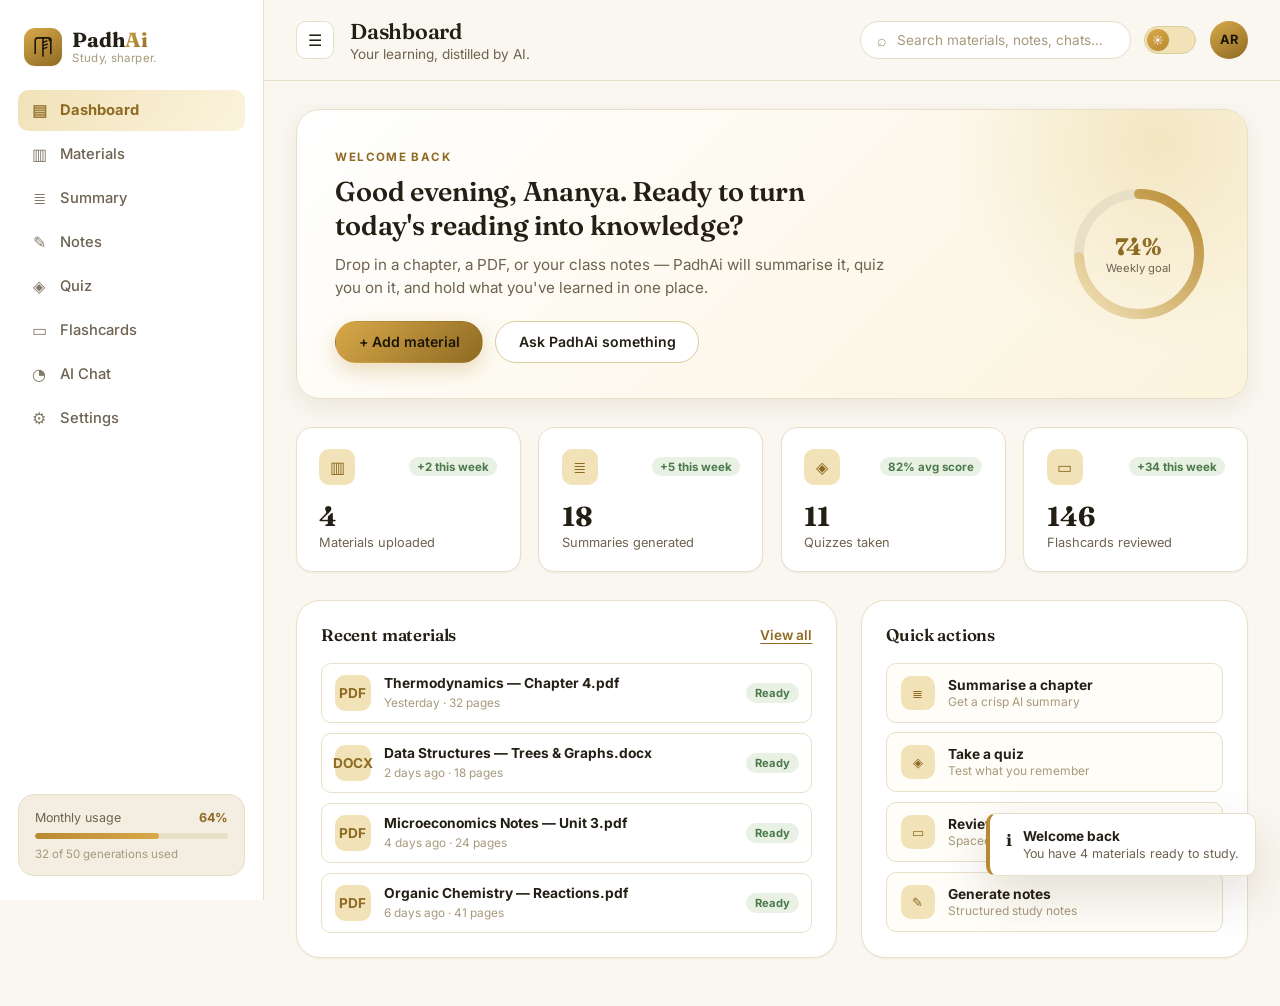
==== frontend/index.html @ 7761cadc "Update frontend" ====
<!DOCTYPE html>
<html lang="en">

<head>
  <meta charset="UTF-8">
  <meta name="viewport" content="width=device-width, initial-scale=1.0">
  <title>PadhAi — Smart Student Educational Content Generator</title>
  <link rel="preconnect" href="https://fonts.googleapis.com">
  <link rel="preconnect" href="https://fonts.gstatic.com" crossorigin>
  <link
    href="https://fonts.googleapis.com/css2?family=Fraunces:opsz,wght@9..144,400;9..144,500;9..144,600;9..144,700&family=Inter:wght@400;500;600;700;800&family=JetBrains+Mono:wght@400;500&display=swap"
    rel="stylesheet">
  <link rel="stylesheet" href="css/style.css">
</head>

<body data-theme="light">

  <!-- ===================== SIDEBAR ===================== -->
  <aside class="sidebar" id="sidebar">
    <div class="brand">
      <span class="brand-mark" aria-hidden="true">
        <svg viewBox="0 0 40 40" width="26" height="26">
          <path d="M8 30 L8 10 Q8 6 12 6 L28 6 Q32 6 32 10 L32 30" fill="none" stroke="currentColor" stroke-width="2.4"
            stroke-linecap="round" stroke-linejoin="round" />
          <path d="M20 6 L20 34" stroke="currentColor" stroke-width="2.4" stroke-linecap="round" />
          <path d="M20 13 L26 10.5 M20 18 L27 15.5 M20 23 L26 20.5" stroke="currentColor" stroke-width="2"
            stroke-linecap="round" />
          <circle cx="31" cy="9" r="2.6" fill="currentColor" />
        </svg>
      </span>
      <div class="brand-text">
        <span class="brand-name">Padh<span class="brand-accent">Ai</span></span>
        <span class="brand-tag">Study, sharper.</span>
      </div>
      <button class="sidebar-close" id="sidebarClose" aria-label="Close menu">✕</button>
    </div>

    <nav class="nav" aria-label="Primary">
      <button class="nav-item is-active" data-view="dashboard">
        <span class="nav-icon">▤</span><span>Dashboard</span>
      </button>
      <button class="nav-item" data-view="materials">
        <span class="nav-icon">▥</span><span>Materials</span>
      </button>
      <button class="nav-item" data-view="summary">
        <span class="nav-icon">≣</span><span>Summary</span>
      </button>
      <button class="nav-item" data-view="notes">
        <span class="nav-icon">✎</span><span>Notes</span>
      </button>
      <button class="nav-item" data-view="quiz">
        <span class="nav-icon">◈</span><span>Quiz</span>
      </button>
      <button class="nav-item" data-view="flashcards">
        <span class="nav-icon">▭</span><span>Flashcards</span>
      </button>
      <button class="nav-item" data-view="chat">
        <span class="nav-icon">◔</span><span>AI Chat</span>
      </button>
      <button class="nav-item" data-view="settings">
        <span class="nav-icon">⚙</span><span>Settings</span>
      </button>
    </nav>

    <div class="sidebar-footer">
      <div class="usage-card">
        <div class="usage-head">
          <span>Monthly usage</span>
          <span class="usage-value">64%</span>
        </div>
        <div class="usage-bar">
          <div class="usage-bar-fill" style="width:64%"></div>
        </div>
        <p class="usage-note">32 of 50 generations used</p>
      </div>
    </div>
  </aside>
  <div class="sidebar-scrim" id="sidebarScrim"></div>

  <!-- ===================== MAIN ===================== -->
  <div class="main">
    <header class="topbar">
      <button class="icon-btn menu-btn" id="menuBtn" aria-label="Open menu">☰</button>
      <div class="topbar-title">
        <h1 id="viewTitle">Dashboard</h1>
        <p id="viewSubtitle">Your learning, distilled by AI.</p>
      </div>
      <div class="topbar-actions">
        <div class="search-box">
          <span class="search-icon">⌕</span>
          <input type="text" placeholder="Search materials, notes, chats…" id="globalSearch">
        </div>
        <button class="theme-toggle" id="themeToggle" aria-label="Toggle dark mode">
          <span class="theme-toggle-track">
            <span class="theme-toggle-thumb">
              <span class="theme-icon sun">☀</span>
              <span class="theme-icon moon">☾</span>
            </span>
          </span>
        </button>
        <div class="avatar" title="Ananya Rao">AR</div>
      </div>
    </header>

    <main class="content" id="content">

      <!-- ---------- DASHBOARD ---------- -->
      <section class="view is-active" id="view-dashboard">
        <div class="hero">
          <div class="hero-glow" aria-hidden="true"></div>
          <div class="hero-body">
            <span class="eyebrow">Welcome back</span>
            <h2>Good evening, Ananya. Ready to turn today's reading into knowledge?</h2>
            <p>Drop in a chapter, a PDF, or your class notes — PadhAi will summarise it, quiz you on it, and hold what
              you've learned in one place.</p>
            <div class="hero-actions">
              <button class="btn btn-primary" data-goto="materials">+ Add material</button>
              <button class="btn btn-ghost" data-goto="chat">Ask PadhAi something</button>
            </div>
          </div>
          <div class="hero-ring" aria-hidden="true">
            <svg viewBox="0 0 140 140" width="140" height="140">
              <circle cx="70" cy="70" r="60" fill="none" stroke="var(--border)" stroke-width="10" />
              <circle cx="70" cy="70" r="60" fill="none" stroke="url(#ringGrad)" stroke-width="10"
                stroke-linecap="round" stroke-dasharray="377" stroke-dashoffset="98" transform="rotate(-90 70 70)" />
              <defs>
                <linearGradient id="ringGrad" x1="0" y1="0" x2="1" y2="1">
                  <stop offset="0" stop-color="var(--gold-light)" />
                  <stop offset="1" stop-color="var(--gold)" />
                </linearGradient>
              </defs>
            </svg>
            <div class="hero-ring-label">
              <strong>74%</strong>
              <span>Weekly goal</span>
            </div>
          </div>
        </div>

        <div class="stats-grid" id="statsGrid"></div>

        <div class="dash-columns">
          <div class="panel">
            <div class="panel-head">
              <h3>Recent materials</h3>
              <button class="link-btn" data-goto="materials">View all</button>
            </div>
            <div class="recent-list" id="recentList"></div>
          </div>

          <div class="panel">
            <div class="panel-head">
              <h3>Quick actions</h3>
            </div>
            <div class="quick-actions">
              <button class="quick-action" data-goto="summary">
                <span class="qa-icon">≣</span>
                <div><strong>Summarise a chapter</strong><small>Get a crisp AI summary</small></div>
              </button>
              <button class="quick-action" data-goto="quiz">
                <span class="qa-icon">◈</span>
                <div><strong>Take a quiz</strong><small>Test what you remember</small></div>
              </button>
              <button class="quick-action" data-goto="flashcards">
                <span class="qa-icon">▭</span>
                <div><strong>Review flashcards</strong><small>Spaced-repetition ready</small></div>
              </button>
              <button class="quick-action" data-goto="notes">
                <span class="qa-icon">✎</span>
                <div><strong>Generate notes</strong><small>Structured study notes</small></div>
              </button>
            </div>
          </div>
        </div>
      </section>

      <!-- ---------- MATERIALS ---------- -->
      <section class="view" id="view-materials">
        <div class="dropzone" id="dropzone">
          <input type="file" id="fileInput" hidden multiple accept=".pdf,.doc,.docx,.txt">
          <div class="dropzone-icon">⇪</div>
          <h3>Drag &amp; drop your PDF or document</h3>
          <p>or <button class="link-btn" id="browseBtn">browse from your device</button> · PDF, DOCX, TXT up to 25MB</p>
          <div class="upload-progress" id="uploadProgress" hidden>
            <div class="upload-progress-bar">
              <div class="upload-progress-fill" id="uploadProgressFill"></div>
            </div>
            <span id="uploadProgressLabel">Uploading chapter-4-thermodynamics.pdf…</span>
          </div>
        </div>

        <div class="panel">
          <div class="panel-head">
            <h3>Your materials</h3>
            <span class="chip" id="materialsCount">0 files</span>
          </div>
          <div class="materials-grid" id="materialsGrid"></div>
          <div class="empty-state" id="materialsEmpty" hidden>
            <div class="empty-icon">▥</div>
            <h4>No materials yet</h4>
            <p>Upload your first PDF or document to let PadhAi start generating summaries, notes and quizzes.</p>
          </div>
        </div>
      </section>

      <!-- ---------- SUMMARY ---------- -->
      <section class="view" id="view-summary">
        <div class="panel generator-panel">
          <div class="panel-head">
            <h3>Summary generator</h3>
          </div>
          <p class="panel-desc">Pick a material and PadhAi will condense it into a clean, readable summary.</p>
          <div class="generator-controls">
            <select id="summaryMaterialSelect" class="select"></select>
            <button class="btn btn-primary" id="summaryGenerateBtn">Generate summary</button>
          </div>
          <div class="generator-output" id="summaryOutput">
            <div class="empty-state">
              <div class="empty-icon">≣</div>
              <h4>Nothing summarised yet</h4>
              <p>Choose a material above and generate your first AI summary.</p>
            </div>
          </div>
        </div>
      </section>

      <!-- ---------- NOTES ---------- -->
      <section class="view" id="view-notes">
        <div class="panel generator-panel">
          <div class="panel-head">
            <h3>Notes generator</h3>
          </div>
          <p class="panel-desc">Turn any material into structured, exam-ready notes with key terms called out.</p>
          <div class="generator-controls">
            <select id="notesMaterialSelect" class="select"></select>
            <button class="btn btn-primary" id="notesGenerateBtn">Generate notes</button>
          </div>
          <div class="generator-output" id="notesOutput">
            <div class="empty-state">
              <div class="empty-icon">✎</div>
              <h4>No notes yet</h4>
              <p>Choose a material above and generate structured study notes.</p>
            </div>
          </div>
        </div>
      </section>

      <!-- ---------- QUIZ ---------- -->
      <section class="view" id="view-quiz">
        <div class="panel generator-panel">
          <div class="panel-head">
            <h3>MCQ quiz</h3>
          </div>
          <p class="panel-desc">Test your understanding with an auto-generated multiple-choice quiz.</p>
          <div class="generator-controls" id="quizSetup">
            <select id="quizMaterialSelect" class="select"></select>
            <button class="btn btn-primary" id="quizGenerateBtn">Start quiz</button>
          </div>

          <div class="quiz-box" id="quizBox" hidden>
            <div class="quiz-progress">
              <span id="quizProgressLabel">Question 1 of 5</span>
              <div class="quiz-progress-bar">
                <div class="quiz-progress-fill" id="quizProgressFill"></div>
              </div>
            </div>
            <h3 class="quiz-question" id="quizQuestion"></h3>
            <div class="quiz-options" id="quizOptions"></div>
            <div class="quiz-nav">
              <button class="btn btn-ghost" id="quizPrevBtn">Back</button>
              <button class="btn btn-primary" id="quizNextBtn">Next question</button>
            </div>
          </div>

          <div class="quiz-result" id="quizResult" hidden>
            <div class="score-ring">
              <svg viewBox="0 0 140 140" width="140" height="140">
                <circle cx="70" cy="70" r="60" fill="none" stroke="var(--border)" stroke-width="10" />
                <circle cx="70" cy="70" r="60" fill="none" stroke="var(--gold)" stroke-width="10" stroke-linecap="round"
                  id="scoreRingCircle" stroke-dasharray="377" stroke-dashoffset="377" transform="rotate(-90 70 70)" />
              </svg>
              <div class="score-ring-label"><strong id="scorePercent">0%</strong><span id="scoreFraction">0 / 5</span>
              </div>
            </div>
            <h3>Nice work, Ananya.</h3>
            <p id="scoreMessage">Here's how you did.</p>
            <button class="btn btn-primary" id="quizRetakeBtn">Retake quiz</button>
          </div>
        </div>
      </section>

      <!-- ---------- FLASHCARDS ---------- -->
      <section class="view" id="view-flashcards">
        <div class="panel generator-panel">
          <div class="panel-head">
            <h3>Flashcards</h3>
          </div>
          <p class="panel-desc">Flip through AI-generated flashcards. Click a card to reveal the answer.</p>
          <div class="generator-controls">
            <select id="flashMaterialSelect" class="select"></select>
            <button class="btn btn-primary" id="flashGenerateBtn">Generate deck</button>
          </div>

          <div class="flash-deck" id="flashDeck" hidden>
            <div class="flash-meta">
              <span id="flashCounter">Card 1 of 8</span>
              <button class="link-btn" id="flashShuffleBtn">Shuffle deck</button>
            </div>
            <div class="flashcard" id="flashcard">
              <div class="flashcard-inner" id="flashcardInner">
                <div class="flashcard-face flashcard-front">
                  <span class="flashcard-tag">Term</span>
                  <p id="flashFrontText"></p>
                  <span class="flashcard-hint">Tap to flip</span>
                </div>
                <div class="flashcard-face flashcard-back">
                  <span class="flashcard-tag">Answer</span>
                  <p id="flashBackText"></p>
                  <span class="flashcard-hint">Tap to flip back</span>
                </div>
              </div>
            </div>
            <div class="flash-controls">
              <button class="btn btn-ghost" id="flashPrevBtn">← Previous</button>
              <button class="btn btn-primary" id="flashNextBtn">Next →</button>
            </div>
          </div>
        </div>
      </section>

      <!-- ---------- AI CHAT ---------- -->
      <section class="view" id="view-chat">
        <div class="panel chat-panel">
          <div class="panel-head">
            <h3>AI Chat</h3>
            <span class="chip chip-live">● Online</span>
          </div>
          <div class="chat-window" id="chatWindow"></div>
          <div class="chat-typing" id="chatTyping" hidden>
            <span></span><span></span><span></span> PadhAi is thinking
          </div>
          <form class="chat-input-row" id="chatForm">
            <input type="text" id="chatInput"
              placeholder="Ask about your materials, request a summary, or quiz yourself…" autocomplete="off">
            <button type="submit" class="btn btn-primary" id="chatSendBtn">Send</button>
          </form>
        </div>
      </section>

      <!-- ---------- SETTINGS ---------- -->
      <section class="view" id="view-settings">
        <div class="settings-grid">
          <div class="panel">
            <div class="panel-head">
              <h3>Profile</h3>
            </div>
            <div class="profile-row">
              <div class="avatar avatar-lg">AR</div>
              <div>
                <strong>Ananya Rao</strong>
                <p>ananya.rao@student.edu · B.Tech, Semester 5</p>
              </div>
            </div>
            <div class="form-grid">
              <label>Full name<input type="text" class="text-input" value="Ananya Rao"></label>
              <label>Email<input type="email" class="text-input" value="ananya.rao@student.edu"></label>
              <label>Institution<input type="text" class="text-input"
                  value="Vidyasagar Institute of Technology"></label>
              <label>Course<input type="text" class="text-input" value="B.Tech, Computer Science"></label>
            </div>
            <button class="btn btn-primary" id="saveProfileBtn">Save changes</button>
          </div>

          <div class="panel">
            <div class="panel-head">
              <h3>Appearance</h3>
            </div>
            <div class="setting-row">
              <div>
                <strong>Dark mode</strong>
                <p>Switch between golden-light and charcoal-gold themes.</p>
              </div>
              <button class="switch" id="settingsThemeSwitch" role="switch" aria-checked="false">
                <span class="switch-thumb"></span>
              </button>
            </div>
            <div class="setting-row">
              <div>
                <strong>Compact sidebar</strong>
                <p>Collapse labels to icons only.</p>
              </div>
              <button class="switch" id="compactSwitch" role="switch" aria-checked="false">
                <span class="switch-thumb"></span>
              </button>
            </div>
            <div class="panel-head" style="margin-top:1.5rem;">
              <h3>Notifications</h3>
            </div>
            <div class="setting-row">
              <div>
                <strong>Email digests</strong>
                <p>Weekly summary of your study activity.</p>
              </div>
              <button class="switch is-on" id="digestSwitch" role="switch" aria-checked="true">
                <span class="switch-thumb"></span>
              </button>
            </div>
          </div>
        </div>
      </section>

    </main>
  </div>

  <div class="toast-stack" id="toastStack" aria-live="polite"></div>

  <script src="js/script.js"></script>
</body>

</html>
---- frontend/css/style.css ----
/* =========================================================
   PadhAi — design tokens
   ========================================================= */
:root{
  --font-display: 'Fraunces', Georgia, serif;
  --font-body: 'Inter', -apple-system, BlinkMacSystemFont, sans-serif;
  --font-mono: 'JetBrains Mono', monospace;

  /* light theme (default) */
  --bg: #FAF7F0;
  --bg-soft: #F3EEE1;
  --surface: #FFFFFF;
  --surface-2: #FFFDF8;
  --border: #E8DFC7;
  --border-strong: #DACD9E;

  --ink: #241F14;
  --ink-soft: #6E6350;
  --ink-faint: #A79A7C;

  --gold: #B8892F;
  --gold-deep: #8E6A22;
  --gold-bright: #D8A94A;
  --gold-light: #F1E2B8;
  --gold-wash: #FBF3DD;
  --gold-glow: rgba(184, 137, 47, 0.22);

  --success: #4C7A4B;
  --success-bg: #E8F1E4;
  --danger: #B23A34;
  --danger-bg: #F7E7E4;

  --shadow-sm: 0 1px 2px rgba(60, 45, 10, 0.06);
  --shadow-md: 0 8px 24px rgba(60, 45, 10, 0.08);
  --shadow-lg: 0 20px 48px rgba(60, 45, 10, 0.14);
  --shadow-glow: 0 0 0 rgba(0,0,0,0);

  --radius-sm: 10px;
  --radius-md: 16px;
  --radius-lg: 24px;

  --sidebar-w: 264px;
  --transition: 220ms cubic-bezier(.4,0,.2,1);
}

[data-theme="dark"]{
  --bg: #08070A;
  --bg-soft: #0F0D0F;
  --surface: #131114;
  --surface-2: #18151A;
  --border: #262229;
  --border-strong: #3A3340;

  --ink: #F6F4F1;
  --ink-soft: #A6A0AC;
  --ink-faint: #6B6672;

  --gold: #F5C518;
  --gold-deep: #D9A314;
  --gold-bright: #FFE066;
  --gold-light: #2E2712;
  --gold-wash: #1B160C;
  --gold-glow: rgba(245, 197, 24, 0.28);

  --success: #6FDC8C;
  --success-bg: #16261C;
  --danger: #FF7A6E;
  --danger-bg: #2B1917;

  --shadow-sm: 0 1px 2px rgba(0,0,0,0.4);
  --shadow-md: 0 10px 30px rgba(0,0,0,0.5);
  --shadow-lg: 0 24px 70px rgba(0,0,0,0.65);
  --shadow-glow: 0 0 32px var(--gold-glow);
}

/* =========================================================
   Reset & base
   ========================================================= */
*,*::before,*::after{ box-sizing: border-box; }
html,body{ height:100%; }
body{
  margin:0;
  font-family: var(--font-body);
  background: var(--bg);
  color: var(--ink);
  -webkit-font-smoothing: antialiased;
  transition: background var(--transition), color var(--transition);
}
h1,h2,h3,h4{
  font-family: var(--font-display);
  font-weight:600;
  margin:0;
  letter-spacing:-0.01em;
}
p{ margin:0; }
button{ font-family: inherit; cursor:pointer; }
input,select{ font-family: inherit; }
img{ max-width:100%; display:block; }

::selection{ background: var(--gold-light); color: var(--gold-deep); }

@media (prefers-reduced-motion: reduce){
  *{ animation-duration: 0.001ms !important; transition-duration: 0.001ms !important; }
}

/* scrollbars */
::-webkit-scrollbar{ width:10px; height:10px; }
::-webkit-scrollbar-track{ background:transparent; }
::-webkit-scrollbar-thumb{ background: var(--border-strong); border-radius:10px; }

/* =========================================================
   Layout shell
   ========================================================= */
body{ display:flex; min-height:100vh; position:relative; }

/* Ambient background glow (dark theme signature) */
body::before,
body::after{
  content:"";
  position:fixed;
  width:640px; height:640px;
  border-radius:50%;
  pointer-events:none;
  z-index:0;
  opacity:0;
  transition: opacity 400ms ease;
  filter: blur(10px);
}
body::before{
  top:-220px; right:-160px;
  background: radial-gradient(circle, var(--gold-glow) 0%, transparent 70%);
  animation: driftA 16s ease-in-out infinite;
}
body::after{
  bottom:-260px; left:220px;
  width:520px; height:520px;
  background: radial-gradient(circle, var(--gold-glow) 0%, transparent 70%);
  animation: driftB 20s ease-in-out infinite;
}
[data-theme="dark"] body::before,
[data-theme="dark"] body::after{ opacity:1; }

@keyframes driftA{
  0%,100%{ transform: translate(0,0) scale(1); }
  50%{ transform: translate(-40px, 30px) scale(1.08); }
}
@keyframes driftB{
  0%,100%{ transform: translate(0,0) scale(1); }
  50%{ transform: translate(30px, -20px) scale(1.1); }
}

.sidebar{
  width: var(--sidebar-w);
  flex-shrink:0;
  background: var(--surface);
  border-right:1px solid var(--border);
  display:flex;
  flex-direction:column;
  padding:1.5rem 1.1rem;
  position:fixed;
  top:0; left:0; bottom:0;
  z-index:40;
  transition: transform var(--transition), background var(--transition), border-color var(--transition);
}
[data-theme="dark"] .sidebar{
  background: linear-gradient(180deg, #100E11 0%, #0C0A0D 100%);
  box-shadow: 1px 0 0 rgba(245,197,24,0.04), 0 0 60px rgba(0,0,0,0.4);
}
.main{ position:relative; z-index:1; }

.brand{ display:flex; align-items:center; gap:.65rem; padding: .25rem .4rem 1.5rem; position:relative; }
.brand-mark{
  width:38px; height:38px; border-radius:11px;
  display:flex; align-items:center; justify-content:center;
  background: linear-gradient(150deg, var(--gold-bright), var(--gold-deep));
  color:#1A1508;
  flex-shrink:0;
  box-shadow: var(--shadow-sm);
  transition: box-shadow var(--transition);
}
[data-theme="dark"] .brand-mark{ box-shadow: 0 0 22px var(--gold-glow); }
.brand-text{ display:flex; flex-direction:column; line-height:1.1; }
.brand-name{ font-family:var(--font-display); font-weight:700; font-size:1.28rem; }
.brand-name .brand-accent{
  background: linear-gradient(120deg, var(--gold-bright), var(--gold-deep));
  -webkit-background-clip: text; background-clip:text; color:transparent;
}
.brand-tag{ font-size:.72rem; color:var(--ink-faint); letter-spacing:.03em; }
.sidebar-close{ display:none; margin-left:auto; background:none; border:none; color:var(--ink-soft); font-size:1rem; }

.nav{ display:flex; flex-direction:column; gap:.2rem; flex:1; }
.nav-item{
  display:flex; align-items:center; gap:.75rem;
  padding:.65rem .8rem;
  border:none; background:none; color:var(--ink-soft);
  border-radius: var(--radius-sm);
  font-size:.92rem; font-weight:500;
  text-align:left;
  transition: background var(--transition), color var(--transition);
}
.nav-icon{ width:18px; text-align:center; font-size:1rem; opacity:.85; transition: transform var(--transition); }
.nav-item:hover{ background: var(--gold-wash); color: var(--ink); }
.nav-item:hover .nav-icon{ transform: scale(1.15); }
.nav-item.is-active{
  background: linear-gradient(120deg, var(--gold-light), var(--gold-wash));
  color: var(--gold-deep);
  font-weight:700;
}
[data-theme="dark"] .nav-item.is-active{
  background: linear-gradient(120deg, var(--gold-bright), var(--gold-deep));
  color:#1A1508;
  box-shadow: 0 6px 20px var(--gold-glow);
}

.sidebar-footer{ margin-top:1rem; }
.usage-card{
  background: var(--bg-soft);
  border:1px solid var(--border);
  border-radius: var(--radius-md);
  padding: .9rem 1rem;
}
.usage-head{ display:flex; justify-content:space-between; font-size:.78rem; color:var(--ink-soft); margin-bottom:.5rem; }
.usage-value{ color:var(--gold-deep); font-weight:700; }
.usage-bar{ height:6px; border-radius:6px; background:var(--border); overflow:hidden; }
.usage-bar-fill{ height:100%; background: linear-gradient(90deg, var(--gold), var(--gold-bright)); border-radius:6px; }
.usage-note{ margin-top:.5rem; font-size:.72rem; color:var(--ink-faint); }

.sidebar-scrim{
  display:none; position:fixed; inset:0; background:rgba(0,0,0,.4); z-index:35;
}

.main{ flex:1; margin-left: var(--sidebar-w); min-width:0; display:flex; flex-direction:column; }

/* =========================================================
   Topbar
   ========================================================= */
.topbar{
  display:flex; align-items:center; gap:1rem;
  padding:1.1rem 2rem;
  border-bottom:1px solid var(--border);
  background: var(--bg);
  position:sticky; top:0; z-index:20;
  transition: background var(--transition), border-color var(--transition);
}
[data-theme="dark"] .topbar{
  background: rgba(8,7,10,0.75);
  backdrop-filter: blur(14px);
  -webkit-backdrop-filter: blur(14px);
}
.menu-btn{ display:none; }
.icon-btn{
  border:1px solid var(--border); background:var(--surface); color:var(--ink);
  width:38px; height:38px; border-radius: var(--radius-sm);
  display:flex; align-items:center; justify-content:center; font-size:1rem;
}
.topbar-title h1{ font-size:1.35rem; }
.topbar-title p{ color:var(--ink-soft); font-size:.85rem; margin-top:.1rem; }
.topbar-actions{ margin-left:auto; display:flex; align-items:center; gap:.85rem; }

.search-box{
  display:flex; align-items:center; gap:.5rem;
  background: var(--surface);
  border:1px solid var(--border);
  border-radius: 999px;
  padding:.5rem .95rem;
  min-width:250px;
}
.search-icon{ color:var(--ink-faint); }
.search-box input{
  border:none; background:none; outline:none; color:var(--ink);
  font-size:.85rem; width:100%;
}
.search-box input::placeholder{ color:var(--ink-faint); }

.theme-toggle{ border:none; background:none; padding:0; }
.theme-toggle-track{
  width:52px; height:28px; border-radius:999px;
  background: var(--gold-light);
  border:1px solid var(--border-strong);
  display:flex; align-items:center; padding:2px;
  transition: background var(--transition);
}
.theme-toggle-thumb{
  width:22px; height:22px; border-radius:50%;
  background: linear-gradient(150deg, var(--gold-bright), var(--gold));
  display:flex; align-items:center; justify-content:center;
  transition: transform var(--transition), box-shadow var(--transition);
  position:relative;
  box-shadow: var(--shadow-sm);
}
[data-theme="dark"] .theme-toggle-thumb{ box-shadow: 0 0 12px var(--gold-glow); }
[data-theme="dark"] .theme-toggle-thumb{ transform: translateX(24px); }
.theme-icon{ position:absolute; font-size:.68rem; color:#fff; transition:opacity var(--transition); }
.theme-icon.sun{ opacity:1; }
.theme-icon.moon{ opacity:0; }
[data-theme="dark"] .theme-icon.sun{ opacity:0; }
[data-theme="dark"] .theme-icon.moon{ opacity:1; }

.avatar{
  width:38px; height:38px; border-radius:50%;
  background: linear-gradient(150deg, var(--gold-bright), var(--gold-deep));
  color:#1A1508; display:flex; align-items:center; justify-content:center;
  font-weight:700; font-size:.8rem; flex-shrink:0;
  transition: box-shadow var(--transition);
}
[data-theme="dark"] .avatar{ box-shadow: 0 0 18px var(--gold-glow); }
.avatar-lg{ width:56px; height:56px; font-size:1.05rem; }

/* =========================================================
   Content / views
   ========================================================= */
.content{ padding:1.75rem 2rem 3rem; flex:1; }
.view{ display:none; animation: fadeUp .35s ease; }
.view.is-active{ display:block; }

@keyframes fadeUp{
  from{ opacity:0; transform: translateY(8px); }
  to{ opacity:1; transform:none; }
}

/* Hero */
.hero{
  position:relative;
  background: linear-gradient(135deg, var(--surface), var(--gold-wash));
  border:1px solid var(--border);
  border-radius: var(--radius-lg);
  padding:2.2rem 2.4rem;
  display:flex; align-items:center; justify-content:space-between; gap:2rem;
  overflow:hidden;
  box-shadow: var(--shadow-md);
  margin-bottom:1.75rem;
  animation: fadeUp .5s ease;
}
[data-theme="dark"] .hero{
  background: radial-gradient(120% 140% at 100% 0%, rgba(245,197,24,0.10), transparent 55%), var(--surface);
  border-color: var(--border);
  box-shadow: var(--shadow-md), var(--shadow-glow);
}
.hero-glow{
  position:absolute; width:420px; height:420px; border-radius:50%;
  background: radial-gradient(circle, var(--gold-light) 0%, transparent 70%);
  top:-180px; right:-120px; opacity:.8; pointer-events:none;
  animation: pulseGlow 6s ease-in-out infinite;
}
@keyframes pulseGlow{
  0%,100%{ opacity:.6; transform: scale(1); }
  50%{ opacity:1; transform: scale(1.08); }
}
.hero-body{ position:relative; max-width:560px; }
.eyebrow{
  display:inline-block; font-size:.72rem; letter-spacing:.12em; text-transform:uppercase;
  color: var(--gold-deep); font-weight:700; margin-bottom:.6rem;
}
.hero h2{ font-size:1.7rem; line-height:1.25; margin-bottom:.7rem; }
.hero p{ color:var(--ink-soft); font-size:.95rem; line-height:1.55; margin-bottom:1.3rem; }
.hero-actions{ display:flex; gap:.75rem; flex-wrap:wrap; }
.hero-ring{ position:relative; flex-shrink:0; display:flex; align-items:center; justify-content:center; }
.hero-ring-label{
  position:absolute; inset:0; display:flex; flex-direction:column; align-items:center; justify-content:center;
}
.hero-ring-label strong{ font-family:var(--font-display); font-size:1.5rem; color:var(--gold-deep); }
.hero-ring-label span{ font-size:.7rem; color:var(--ink-soft); }
.hero-ring svg circle:nth-child(2){ transition: stroke-dashoffset 1s ease; }
[data-theme="dark"] .hero-ring{ filter: drop-shadow(0 0 14px var(--gold-glow)); }
[data-theme="dark"] .hero-ring-label strong{ color: var(--gold); }

/* Buttons */
.btn{
  border-radius: 999px; border:1px solid transparent;
  padding:.72rem 1.4rem; font-weight:600; font-size:.88rem;
  display:inline-flex; align-items:center; gap:.4rem; justify-content:center;
  transition: transform var(--transition), box-shadow var(--transition), background var(--transition), border-color var(--transition);
  white-space:nowrap;
}
.btn:active{ transform: scale(.97); }
.btn-primary{
  position:relative;
  background: linear-gradient(135deg, var(--gold-bright), var(--gold-deep));
  color:#1A1508;
  box-shadow: 0 8px 20px rgba(184,137,47,.28);
  overflow:hidden;
}
.btn-primary:hover{ box-shadow: 0 10px 30px rgba(184,137,47,.4); transform: translateY(-1px); }
[data-theme="dark"] .btn-primary{ box-shadow: 0 8px 24px var(--gold-glow); }
[data-theme="dark"] .btn-primary:hover{ box-shadow: 0 10px 34px var(--gold-glow); }
.btn-primary::after{
  content:""; position:absolute; inset:0;
  background: linear-gradient(115deg, transparent 20%, rgba(255,255,255,.45) 45%, transparent 70%);
  transform: translateX(-120%);
  transition: transform .6s ease;
}
.btn-primary:hover::after{ transform: translateX(120%); }
.btn-ghost{
  background: var(--surface);
  border-color: var(--border-strong);
  color: var(--ink);
}
.btn-ghost:hover{ border-color: var(--gold); color: var(--gold-deep); transform: translateY(-1px); }
[data-theme="dark"] .btn-ghost:hover{ box-shadow: 0 0 16px var(--gold-glow); }
.btn:disabled{ opacity:.55; cursor:not-allowed; transform:none; }

.link-btn{
  background:none; border:none; color: var(--gold-deep); font-weight:600;
  font-size:.85rem; padding:0; text-decoration:underline; text-underline-offset:3px;
}

/* Stats */
.stats-grid{
  display:grid; grid-template-columns: repeat(4, 1fr); gap:1.1rem; margin-bottom:1.75rem;
}
.stat-card{
  position:relative;
  background: var(--surface); border:1px solid var(--border); border-radius: var(--radius-md);
  padding:1.3rem 1.4rem; box-shadow: var(--shadow-sm);
  transition: transform var(--transition), box-shadow var(--transition), border-color var(--transition);
  overflow:hidden;
  opacity:0;
  animation: fadeUp .5s ease forwards;
}
.stat-card:nth-child(1){ animation-delay: .05s; }
.stat-card:nth-child(2){ animation-delay: .12s; }
.stat-card:nth-child(3){ animation-delay: .19s; }
.stat-card:nth-child(4){ animation-delay: .26s; }
.stat-card::before{
  content:""; position:absolute; width:140px; height:140px; border-radius:50%;
  background: radial-gradient(circle, var(--gold-light) 0%, transparent 72%);
  top:-60px; right:-40px; opacity:0; transition: opacity var(--transition);
  pointer-events:none;
}
[data-theme="dark"] .stat-card::before{ opacity:.9; }
.stat-card:hover{ transform: translateY(-4px); box-shadow: var(--shadow-md); border-color: var(--border-strong); }
[data-theme="dark"] .stat-card:hover{ box-shadow: var(--shadow-md), 0 0 26px var(--gold-glow); }
.stat-top{ display:flex; align-items:center; justify-content:space-between; margin-bottom:.9rem; position:relative; }
.stat-icon{
  width:36px; height:36px; border-radius:10px; display:flex; align-items:center; justify-content:center;
  background: var(--gold-light); color: var(--gold-deep); font-size:1rem;
}
.stat-trend{ font-size:.72rem; font-weight:700; padding:.15rem .5rem; border-radius:999px; }
.stat-trend.up{ color: var(--success); background: var(--success-bg); }
.stat-value{ font-family: var(--font-display); font-size:1.7rem; font-weight:700; position:relative; }
[data-theme="dark"] .stat-value{ text-shadow: 0 0 22px var(--gold-glow); }
.stat-label{ font-size:.8rem; color: var(--ink-soft); margin-top:.15rem; position:relative; }

/* Panels */
.dash-columns{ display:grid; grid-template-columns: 1.4fr 1fr; gap:1.5rem; }
.panel{
  background: var(--surface); border:1px solid var(--border); border-radius: var(--radius-lg);
  padding:1.5rem; box-shadow: var(--shadow-sm);
  animation: fadeUp .45s ease;
}
.panel-head{ display:flex; align-items:center; justify-content:space-between; margin-bottom:1.1rem; }
.panel-head h3{ font-size:1.05rem; }
.panel-desc{ color: var(--ink-soft); font-size:.87rem; margin-bottom:1.2rem; }

.chip{
  font-size:.72rem; font-weight:700; color: var(--gold-deep); background: var(--gold-light);
  padding:.25rem .65rem; border-radius:999px;
}
.chip-live{ color: var(--success); background: var(--success-bg); }

/* Recent list */
.recent-list{ display:flex; flex-direction:column; gap:.6rem; }
.recent-item{
  display:flex; align-items:center; gap:.8rem; padding:.7rem .8rem;
  border:1px solid var(--border); border-radius: var(--radius-sm);
  transition: border-color var(--transition), background var(--transition);
}
.recent-item:hover{ border-color: var(--gold); background: var(--gold-wash); }
.recent-icon{
  width:36px; height:36px; border-radius:10px; flex-shrink:0;
  background: var(--gold-light); color: var(--gold-deep);
  display:flex; align-items:center; justify-content:center; font-size:.85rem; font-weight:700;
}
.recent-meta{ min-width:0; flex:1; }
.recent-meta strong{ font-size:.86rem; display:block; }
.recent-meta small{ color: var(--ink-faint); font-size:.74rem; }
.recent-status{ font-size:.7rem; font-weight:700; padding:.2rem .55rem; border-radius:999px; flex-shrink:0; }
.recent-status.ready{ color: var(--success); background: var(--success-bg); }
.recent-status.processing{ color: var(--gold-deep); background: var(--gold-light); }

/* Quick actions */
.quick-actions{ display:flex; flex-direction:column; gap:.6rem; }
.quick-action{
  display:flex; align-items:center; gap:.8rem; text-align:left;
  border:1px solid var(--border); background:var(--surface-2); border-radius: var(--radius-sm);
  padding:.75rem .85rem; color: var(--ink);
  transition: border-color var(--transition), background var(--transition), transform var(--transition);
}
.quick-action:hover{ border-color: var(--gold); background: var(--gold-wash); transform: translateX(3px); }
[data-theme="dark"] .quick-action:hover{ box-shadow: 0 0 18px var(--gold-glow); }
.qa-icon{
  width:34px; height:34px; border-radius:10px; flex-shrink:0;
  background: var(--gold-light); color: var(--gold-deep);
  display:flex; align-items:center; justify-content:center;
}
.quick-action strong{ display:block; font-size:.86rem; }
.quick-action small{ color: var(--ink-faint); font-size:.75rem; }

/* =========================================================
   Materials / Upload
   ========================================================= */
.dropzone{
  border:2px dashed var(--border-strong); border-radius: var(--radius-lg);
  background: var(--surface); text-align:center; padding:2.6rem 1.5rem;
  margin-bottom:1.75rem; transition: border-color var(--transition), background var(--transition);
}
.dropzone.is-dragover{ border-color: var(--gold); background: var(--gold-wash); }
[data-theme="dark"] .dropzone.is-dragover{ box-shadow: 0 0 30px var(--gold-glow); }
.dropzone-icon{
  width:56px; height:56px; margin:0 auto 1rem; border-radius:16px;
  background: var(--gold-light); color: var(--gold-deep);
  display:flex; align-items:center; justify-content:center; font-size:1.4rem;
}
.dropzone h3{ font-size:1.1rem; margin-bottom:.4rem; }
.dropzone p{ color: var(--ink-soft); font-size:.87rem; }

.upload-progress{ max-width:420px; margin:1.2rem auto 0; text-align:left; }
.upload-progress-bar{ height:8px; border-radius:8px; background: var(--border); overflow:hidden; margin-bottom:.4rem; }
.upload-progress-fill{ height:100%; width:0%; background: linear-gradient(90deg, var(--gold), var(--gold-bright)); border-radius:8px; transition: width .25s ease; }
#uploadProgressLabel{ font-size:.78rem; color: var(--ink-soft); }

.materials-grid{ display:grid; grid-template-columns: repeat(auto-fill, minmax(230px, 1fr)); gap:1rem; }
.material-card{
  border:1px solid var(--border); border-radius: var(--radius-md); padding:1.1rem;
  background: var(--surface-2); transition: transform var(--transition), box-shadow var(--transition), border-color var(--transition);
}
.material-card:hover{ transform: translateY(-2px); box-shadow: var(--shadow-md); border-color: var(--border-strong); }
[data-theme="dark"] .material-card:hover{ box-shadow: var(--shadow-md), 0 0 20px var(--gold-glow); }
.material-top{ display:flex; align-items:center; justify-content:space-between; margin-bottom:.8rem; }
.material-icon{
  width:38px; height:38px; border-radius:10px; background: var(--gold-light); color: var(--gold-deep);
  display:flex; align-items:center; justify-content:center; font-weight:700; font-size:.75rem;
}
.material-card h4{ font-size:.92rem; margin-bottom:.25rem; }
.material-card p{ font-size:.76rem; color: var(--ink-faint); margin-bottom:.9rem; }
.material-actions{ display:flex; gap:.4rem; flex-wrap:wrap; }
.pill-btn{
  font-size:.72rem; font-weight:600; border:1px solid var(--border-strong); background:var(--surface);
  color: var(--ink-soft); padding:.32rem .65rem; border-radius:999px; transition: all var(--transition);
}
.pill-btn:hover{ border-color: var(--gold); color: var(--gold-deep); }

.empty-state{ text-align:center; padding:2.5rem 1rem; color: var(--ink-soft); }
.empty-icon{
  width:52px; height:52px; margin:0 auto 1rem; border-radius:14px; background: var(--gold-light); color: var(--gold-deep);
  display:flex; align-items:center; justify-content:center; font-size:1.3rem;
}
.empty-state h4{ font-size:1rem; color: var(--ink); margin-bottom:.35rem; }
.empty-state p{ font-size:.85rem; max-width:340px; margin:0 auto; }

/* =========================================================
   Generator panels (summary / notes)
   ========================================================= */
.generator-panel{ max-width:820px; }
.generator-controls{ display:flex; gap:.75rem; margin-bottom:1.3rem; flex-wrap:wrap; }
.select{
  flex:1; min-width:200px; padding:.7rem .9rem; border-radius: var(--radius-sm);
  border:1px solid var(--border-strong); background: var(--surface); color: var(--ink); font-size:.86rem;
}
.generator-output{ min-height:160px; }

.output-card{
  border:1px solid var(--border); border-radius: var(--radius-md); padding:1.4rem; background: var(--surface-2);
  animation: fadeUp .3s ease;
}
.output-card h4{ font-size:1.05rem; margin-bottom:.8rem; }
.output-card p{ font-size:.9rem; line-height:1.7; color: var(--ink-soft); margin-bottom:.9rem; }
.output-card ul{ margin:0 0 .9rem; padding-left:1.2rem; color: var(--ink-soft); font-size:.88rem; line-height:1.75; }
.output-card ul li strong{ color: var(--ink); }
.output-foot{ display:flex; gap:.6rem; margin-top:1rem; }

.note-block{ margin-bottom:1.1rem; }
.note-block h5{ font-size:.85rem; color: var(--gold-deep); text-transform:uppercase; letter-spacing:.06em; margin-bottom:.5rem; }

.skeleton{ border-radius: var(--radius-md); overflow:hidden; }
.skeleton-line{
  height:12px; border-radius:6px; margin-bottom:.65rem;
  background: linear-gradient(90deg, var(--border) 25%, var(--gold-light) 50%, var(--border) 75%);
  background-size: 400% 100%; animation: shimmer 1.4s infinite;
}
@keyframes shimmer{ from{ background-position: 100% 0; } to{ background-position: -100% 0; } }

/* =========================================================
   Quiz
   ========================================================= */
.quiz-progress{ margin-bottom:1.3rem; }
.quiz-progress span{ font-size:.78rem; color: var(--ink-soft); font-weight:600; }
.quiz-progress-bar{ height:6px; background: var(--border); border-radius:6px; margin-top:.5rem; overflow:hidden; }
.quiz-progress-fill{ height:100%; background: linear-gradient(90deg, var(--gold), var(--gold-bright)); border-radius:6px; transition: width .3s ease; }
.quiz-question{ font-size:1.25rem; margin-bottom:1.3rem; line-height:1.4; }
.quiz-options{ display:flex; flex-direction:column; gap:.7rem; margin-bottom:1.5rem; }
.quiz-option{
  text-align:left; border:1px solid var(--border-strong); background: var(--surface-2);
  padding:.85rem 1.05rem; border-radius: var(--radius-sm); font-size:.92rem; color: var(--ink);
  display:flex; align-items:center; gap:.7rem; transition: all var(--transition);
}
.quiz-option:hover{ border-color: var(--gold); }
[data-theme="dark"] .quiz-option:hover{ box-shadow: 0 0 14px var(--gold-glow); }
.quiz-option .opt-letter{
  width:26px; height:26px; border-radius:50%; background: var(--gold-light); color: var(--gold-deep);
  display:flex; align-items:center; justify-content:center; font-size:.75rem; font-weight:700; flex-shrink:0;
}
.quiz-option.is-selected{ border-color: var(--gold); background: var(--gold-wash); }
.quiz-option.is-correct{ border-color: var(--success); background: var(--success-bg); }
.quiz-option.is-incorrect{ border-color: var(--danger); background: var(--danger-bg); }
.quiz-nav{ display:flex; justify-content:space-between; }

.quiz-result{ text-align:center; padding:1.5rem 0 .5rem; }
.score-ring{ position:relative; width:140px; margin:0 auto 1.2rem; }
.score-ring-label{ position:absolute; inset:0; display:flex; flex-direction:column; align-items:center; justify-content:center; }
.score-ring-label strong{ font-family: var(--font-display); font-size:1.7rem; color: var(--gold-deep); }
[data-theme="dark"] .score-ring{ filter: drop-shadow(0 0 16px var(--gold-glow)); }
[data-theme="dark"] .score-ring-label strong{ color: var(--gold); }
#scoreRingCircle{ transition: stroke-dashoffset 1s ease .1s; }
.score-ring-label span{ font-size:.75rem; color: var(--ink-soft); }
.quiz-result h3{ margin-bottom:.4rem; }
.quiz-result p{ color: var(--ink-soft); margin-bottom:1.3rem; font-size:.9rem; }

/* =========================================================
   Flashcards
   ========================================================= */
.flash-meta{ display:flex; align-items:center; justify-content:space-between; margin-bottom:1rem; font-size:.82rem; color: var(--ink-soft); }
.flashcard{ perspective:1200px; margin-bottom:1.3rem; }
.flashcard-inner{
  position:relative; width:100%; min-height:230px; transform-style: preserve-3d;
  transition: transform .5s cubic-bezier(.4,0,.2,1); cursor:pointer;
}
.flashcard.is-flipped .flashcard-inner{ transform: rotateY(180deg); }
.flashcard-face{
  position:absolute; inset:0; backface-visibility:hidden;
  border-radius: var(--radius-lg); border:1px solid var(--border);
  display:flex; flex-direction:column; align-items:center; justify-content:center; text-align:center;
  padding:2rem; gap:.8rem;
}
.flashcard-front{ background: linear-gradient(135deg, var(--surface), var(--gold-wash)); }
.flashcard-back{
  background: linear-gradient(135deg, var(--gold-light), var(--surface));
  transform: rotateY(180deg);
}
[data-theme="dark"] .flashcard-face{ box-shadow: var(--shadow-md); }
[data-theme="dark"] .flashcard.is-flipped .flashcard-inner{ filter: drop-shadow(0 0 20px var(--gold-glow)); }
.flashcard-tag{
  font-size:.7rem; letter-spacing:.1em; text-transform:uppercase; font-weight:700; color: var(--gold-deep);
}
.flashcard-face p{ font-size:1.15rem; font-family: var(--font-display); font-weight:500; line-height:1.5; }
.flashcard-hint{ font-size:.72rem; color: var(--ink-faint); }
.flash-controls{ display:flex; justify-content:space-between; }

/* =========================================================
   Chat
   ========================================================= */
.chat-panel{ max-width:900px; display:flex; flex-direction:column; height:min(640px, 70vh); }
.chat-window{
  flex:1; overflow-y:auto; display:flex; flex-direction:column; gap:.9rem; padding:.25rem .25rem 1rem;
}
.msg{ max-width:78%; padding:.75rem 1rem; border-radius: var(--radius-md); font-size:.9rem; line-height:1.55; animation: fadeUp .25s ease; }
.msg-user{ align-self:flex-end; background: linear-gradient(135deg, var(--gold-bright), var(--gold-deep)); color:#1A1508; border-bottom-right-radius:4px; }
[data-theme="dark"] .msg-user{ box-shadow: 0 4px 18px var(--gold-glow); }
.msg-ai{ align-self:flex-start; background: var(--surface-2); border:1px solid var(--border); color: var(--ink); border-bottom-left-radius:4px; }
.chat-typing{
  display:flex; align-items:center; gap:.4rem; font-size:.78rem; color: var(--ink-soft); padding:.3rem .2rem 1rem;
}
.chat-typing span{ width:6px; height:6px; border-radius:50%; background: var(--gold); animation: bounce 1.2s infinite; }
.chat-typing span:nth-child(2){ animation-delay:.15s; }
.chat-typing span:nth-child(3){ animation-delay:.3s; }
@keyframes bounce{ 0%,60%,100%{ transform: translateY(0); opacity:.6; } 30%{ transform: translateY(-4px); opacity:1; } }

.chat-input-row{ display:flex; gap:.7rem; border-top:1px solid var(--border); padding-top:1rem; }
.chat-input-row input{
  flex:1; padding:.8rem 1rem; border-radius: 999px; border:1px solid var(--border-strong);
  background: var(--surface); color: var(--ink); font-size:.9rem; outline:none;
}
.chat-input-row input:focus{ border-color: var(--gold); }

/* =========================================================
   Settings
   ========================================================= */
.settings-grid{ display:grid; grid-template-columns: 1.2fr 1fr; gap:1.5rem; align-items:start; }
.profile-row{ display:flex; align-items:center; gap:1rem; margin-bottom:1.4rem; }
.profile-row p{ color: var(--ink-soft); font-size:.83rem; margin-top:.2rem; }
.form-grid{ display:grid; grid-template-columns:1fr 1fr; gap:1rem; margin-bottom:1.3rem; }
.form-grid label{ display:flex; flex-direction:column; gap:.4rem; font-size:.78rem; color: var(--ink-soft); font-weight:600; }
.text-input{
  padding:.65rem .8rem; border-radius: var(--radius-sm); border:1px solid var(--border-strong);
  background: var(--surface); color: var(--ink); font-size:.87rem; outline:none;
}
.text-input:focus{ border-color: var(--gold); }

.setting-row{ display:flex; align-items:center; justify-content:space-between; gap:1rem; padding:.9rem 0; border-bottom:1px solid var(--border); }
.setting-row:last-child{ border-bottom:none; }
.setting-row strong{ font-size:.88rem; display:block; margin-bottom:.15rem; }
.setting-row p{ font-size:.78rem; color: var(--ink-soft); }

.switch{
  width:46px; height:26px; border-radius:999px; background: var(--border-strong); border:none; padding:2px;
  display:flex; align-items:center; flex-shrink:0; transition: background var(--transition);
}
.switch .switch-thumb{
  width:20px; height:20px; border-radius:50%; background:#fff; box-shadow: var(--shadow-sm);
  transition: transform var(--transition);
}
.switch.is-on{ background: linear-gradient(135deg, var(--gold-bright), var(--gold-deep)); }
.switch.is-on .switch-thumb{ transform: translateX(20px); }
[data-theme="dark"] .switch.is-on{ box-shadow: 0 0 14px var(--gold-glow); }

/* =========================================================
   Toasts
   ========================================================= */
.toast-stack{ position:fixed; bottom:1.5rem; right:1.5rem; display:flex; flex-direction:column; gap:.6rem; z-index:100; }
.toast{
  min-width:260px; max-width:340px; background: var(--surface); border:1px solid var(--border);
  border-left:4px solid var(--gold); border-radius: var(--radius-sm); box-shadow: var(--shadow-lg);
  padding:.85rem 1rem; display:flex; gap:.7rem; align-items:flex-start;
  animation: toastIn .3s ease;
}
[data-theme="dark"] .toast{ box-shadow: var(--shadow-lg), 0 0 18px var(--gold-glow); }
.toast.success{ border-left-color: var(--success); }
.toast.error{ border-left-color: var(--danger); }
.toast-icon{ font-size:1rem; flex-shrink:0; margin-top:.1rem; }
.toast-body strong{ display:block; font-size:.85rem; margin-bottom:.15rem; }
.toast-body p{ font-size:.78rem; color: var(--ink-soft); }
.toast.is-leaving{ animation: toastOut .25s ease forwards; }
@keyframes toastIn{ from{ opacity:0; transform: translateX(24px); } to{ opacity:1; transform:none; } }
@keyframes toastOut{ to{ opacity:0; transform: translateX(24px); } }

/* =========================================================
   Responsive
   ========================================================= */
@media (max-width: 1080px){
  .dash-columns{ grid-template-columns: 1fr; }
  .stats-grid{ grid-template-columns: repeat(2, 1fr); }
  .settings-grid{ grid-template-columns: 1fr; }
}

@media (max-width: 860px){
  .sidebar{ transform: translateX(-100%); box-shadow: var(--shadow-lg); }
  body.sidebar-open .sidebar{ transform: translateX(0); }
  body.sidebar-open .sidebar-scrim{ display:block; }
  .sidebar-close{ display:block; }
  .main{ margin-left:0; }
  .menu-btn{ display:flex; }
  .search-box{ display:none; }
  .hero{ flex-direction:column; text-align:left; }
  .hero-ring{ align-self:flex-start; }
  .form-grid{ grid-template-columns: 1fr; }
}

@media (max-width: 560px){
  .topbar{ padding:1rem 1.1rem; }
  .content{ padding:1.25rem 1.1rem 2.5rem; }
  .stats-grid{ grid-template-columns: 1fr 1fr; gap:.75rem; }
  .hero{ padding:1.5rem; }
  .hero h2{ font-size:1.35rem; }
  .generator-controls{ flex-direction:column; }
  .generator-controls .btn{ width:100%; }
  .quiz-nav{ flex-direction:column; gap:.6rem; }
  .quiz-nav .btn{ width:100%; }
  .toast-stack{ left:1rem; right:1rem; }
  .toast{ max-width:none; }
}
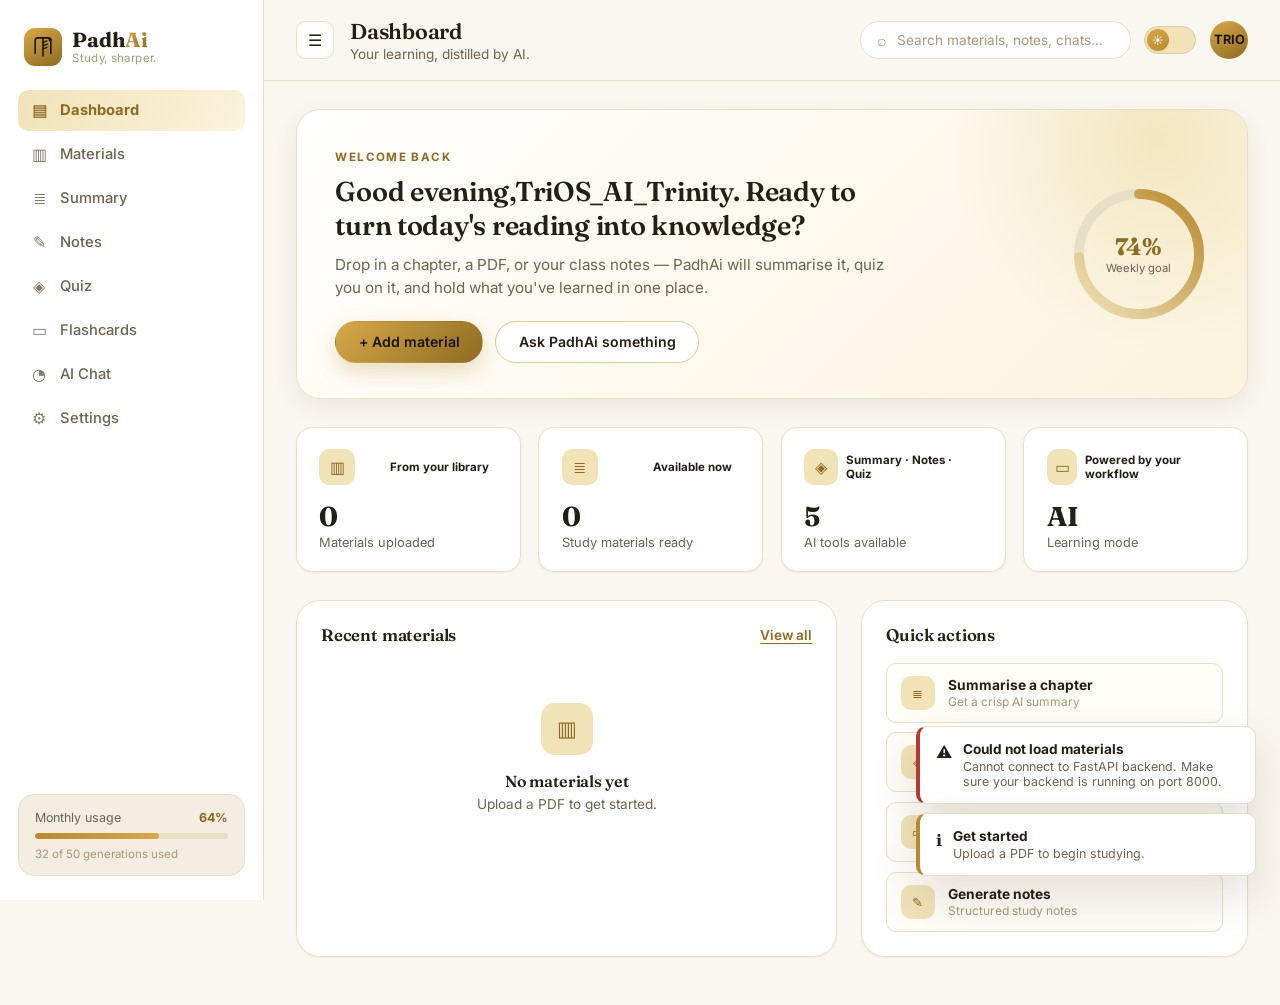
==== commit da052d38: "Improved Readme" ====
--- a/frontend/index.html
+++ b/frontend/index.html
@@ -98,7 +98,7 @@
             </span>
           </span>
         </button>
-        <div class="avatar" title="Ananya Rao">AR</div>
+        <div class="avatar" title="TriOS_AI_Trinity">TRIO</div>
       </div>
     </header>
 
@@ -110,7 +110,7 @@
           <div class="hero-glow" aria-hidden="true"></div>
           <div class="hero-body">
             <span class="eyebrow">Welcome back</span>
-            <h2>Good evening, Ananya. Ready to turn today's reading into knowledge?</h2>
+            <h2>Good evening,TriOS_AI_Trinity. Ready to turn today's reading into knowledge?</h2>
             <p>Drop in a chapter, a PDF, or your class notes — PadhAi will summarise it, quiz you on it, and hold what
               you've learned in one place.</p>
             <div class="hero-actions">
@@ -282,7 +282,7 @@
               <div class="score-ring-label"><strong id="scorePercent">0%</strong><span id="scoreFraction">0 / 5</span>
               </div>
             </div>
-            <h3>Nice work, Ananya.</h3>
+            <h3>Nice work, TriOS_AI_Trinity.</h3>
             <p id="scoreMessage">Here's how you did.</p>
             <button class="btn btn-primary" id="quizRetakeBtn">Retake quiz</button>
           </div>
@@ -357,15 +357,15 @@
             <div class="profile-row">
               <div class="avatar avatar-lg">AR</div>
               <div>
-                <strong>Ananya Rao</strong>
-                <p>ananya.rao@student.edu · B.Tech, Semester 5</p>
+                <strong>TriOS_AI_Trinity</strong>
+                <p>trios_ai_trinity@gmail.com· B.Tech, Semester 5</p>
               </div>
             </div>
             <div class="form-grid">
-              <label>Full name<input type="text" class="text-input" value="Ananya Rao"></label>
-              <label>Email<input type="email" class="text-input" value="ananya.rao@student.edu"></label>
+              <label>Full name<input type="text" class="text-input" value="TriOS_AI_Trinity"></label>
+              <label>Email<input type="email" class="text-input" value="trios_ai_trinity@gmail.com"></label>
               <label>Institution<input type="text" class="text-input"
-                  value="Vidyasagar Institute of Technology"></label>
+                  value="G.H Raisoni College of Engineering and Management,Jalgaon"></label>
               <label>Course<input type="text" class="text-input" value="B.Tech, Computer Science"></label>
             </div>
             <button class="btn btn-primary" id="saveProfileBtn">Save changes</button>
--- a/frontend/css/style.css
+++ b/frontend/css/style.css
@@ -1,7 +1,7 @@
 /* =========================================================
    PadhAi — design tokens
    ========================================================= */
-:root{
+:root {
   --font-display: 'Fraunces', Georgia, serif;
   --font-body: 'Inter', -apple-system, BlinkMacSystemFont, sans-serif;
   --font-mono: 'JetBrains Mono', monospace;
@@ -33,17 +33,17 @@
   --shadow-sm: 0 1px 2px rgba(60, 45, 10, 0.06);
   --shadow-md: 0 8px 24px rgba(60, 45, 10, 0.08);
   --shadow-lg: 0 20px 48px rgba(60, 45, 10, 0.14);
-  --shadow-glow: 0 0 0 rgba(0,0,0,0);
+  --shadow-glow: 0 0 0 rgba(0, 0, 0, 0);
 
   --radius-sm: 10px;
   --radius-md: 16px;
   --radius-lg: 24px;
 
   --sidebar-w: 264px;
-  --transition: 220ms cubic-bezier(.4,0,.2,1);
-}
-
-[data-theme="dark"]{
+  --transition: 220ms cubic-bezier(.4, 0, .2, 1);
+}
+
+[data-theme="dark"] {
   --bg: #08070A;
   --bg-soft: #0F0D0F;
   --surface: #131114;
@@ -67,694 +67,1975 @@
   --danger: #FF7A6E;
   --danger-bg: #2B1917;
 
-  --shadow-sm: 0 1px 2px rgba(0,0,0,0.4);
-  --shadow-md: 0 10px 30px rgba(0,0,0,0.5);
-  --shadow-lg: 0 24px 70px rgba(0,0,0,0.65);
+  --shadow-sm: 0 1px 2px rgba(0, 0, 0, 0.4);
+  --shadow-md: 0 10px 30px rgba(0, 0, 0, 0.5);
+  --shadow-lg: 0 24px 70px rgba(0, 0, 0, 0.65);
   --shadow-glow: 0 0 32px var(--gold-glow);
 }
 
 /* =========================================================
    Reset & base
    ========================================================= */
-*,*::before,*::after{ box-sizing: border-box; }
-html,body{ height:100%; }
-body{
-  margin:0;
+*,
+*::before,
+*::after {
+  box-sizing: border-box;
+}
+
+html,
+body {
+  height: 100%;
+}
+
+body {
+  margin: 0;
   font-family: var(--font-body);
   background: var(--bg);
   color: var(--ink);
   -webkit-font-smoothing: antialiased;
   transition: background var(--transition), color var(--transition);
 }
-h1,h2,h3,h4{
+
+h1,
+h2,
+h3,
+h4 {
   font-family: var(--font-display);
-  font-weight:600;
-  margin:0;
-  letter-spacing:-0.01em;
-}
-p{ margin:0; }
-button{ font-family: inherit; cursor:pointer; }
-input,select{ font-family: inherit; }
-img{ max-width:100%; display:block; }
-
-::selection{ background: var(--gold-light); color: var(--gold-deep); }
-
-@media (prefers-reduced-motion: reduce){
-  *{ animation-duration: 0.001ms !important; transition-duration: 0.001ms !important; }
+  font-weight: 600;
+  margin: 0;
+  letter-spacing: -0.01em;
+}
+
+p {
+  margin: 0;
+}
+
+button {
+  font-family: inherit;
+  cursor: pointer;
+}
+
+input,
+select {
+  font-family: inherit;
+}
+
+img {
+  max-width: 100%;
+  display: block;
+}
+
+::selection {
+  background: var(--gold-light);
+  color: var(--gold-deep);
+}
+
+@media (prefers-reduced-motion: reduce) {
+  * {
+    animation-duration: 0.001ms !important;
+    transition-duration: 0.001ms !important;
+  }
 }
 
 /* scrollbars */
-::-webkit-scrollbar{ width:10px; height:10px; }
-::-webkit-scrollbar-track{ background:transparent; }
-::-webkit-scrollbar-thumb{ background: var(--border-strong); border-radius:10px; }
+::-webkit-scrollbar {
+  width: 10px;
+  height: 10px;
+}
+
+::-webkit-scrollbar-track {
+  background: transparent;
+}
+
+::-webkit-scrollbar-thumb {
+  background: var(--border-strong);
+  border-radius: 10px;
+}
 
 /* =========================================================
    Layout shell
    ========================================================= */
-body{ display:flex; min-height:100vh; position:relative; }
+body {
+  display: flex;
+  min-height: 100vh;
+  position: relative;
+}
 
 /* Ambient background glow (dark theme signature) */
 body::before,
-body::after{
-  content:"";
-  position:fixed;
-  width:640px; height:640px;
-  border-radius:50%;
-  pointer-events:none;
-  z-index:0;
-  opacity:0;
+body::after {
+  content: "";
+  position: fixed;
+  width: 640px;
+  height: 640px;
+  border-radius: 50%;
+  pointer-events: none;
+  z-index: 0;
+  opacity: 0;
   transition: opacity 400ms ease;
   filter: blur(10px);
 }
-body::before{
-  top:-220px; right:-160px;
+
+body::before {
+  top: -220px;
+  right: -160px;
   background: radial-gradient(circle, var(--gold-glow) 0%, transparent 70%);
   animation: driftA 16s ease-in-out infinite;
 }
-body::after{
-  bottom:-260px; left:220px;
-  width:520px; height:520px;
+
+body::after {
+  bottom: -260px;
+  left: 220px;
+  width: 520px;
+  height: 520px;
   background: radial-gradient(circle, var(--gold-glow) 0%, transparent 70%);
   animation: driftB 20s ease-in-out infinite;
 }
+
 [data-theme="dark"] body::before,
-[data-theme="dark"] body::after{ opacity:1; }
-
-@keyframes driftA{
-  0%,100%{ transform: translate(0,0) scale(1); }
-  50%{ transform: translate(-40px, 30px) scale(1.08); }
-}
-@keyframes driftB{
-  0%,100%{ transform: translate(0,0) scale(1); }
-  50%{ transform: translate(30px, -20px) scale(1.1); }
-}
-
-.sidebar{
+[data-theme="dark"] body::after {
+  opacity: 1;
+}
+
+@keyframes driftA {
+
+  0%,
+  100% {
+    transform: translate(0, 0) scale(1);
+  }
+
+  50% {
+    transform: translate(-40px, 30px) scale(1.08);
+  }
+}
+
+@keyframes driftB {
+
+  0%,
+  100% {
+    transform: translate(0, 0) scale(1);
+  }
+
+  50% {
+    transform: translate(30px, -20px) scale(1.1);
+  }
+}
+
+.sidebar {
   width: var(--sidebar-w);
-  flex-shrink:0;
+  flex-shrink: 0;
   background: var(--surface);
-  border-right:1px solid var(--border);
-  display:flex;
-  flex-direction:column;
-  padding:1.5rem 1.1rem;
-  position:fixed;
-  top:0; left:0; bottom:0;
-  z-index:40;
+  border-right: 1px solid var(--border);
+  display: flex;
+  flex-direction: column;
+  padding: 1.5rem 1.1rem;
+  position: fixed;
+  top: 0;
+  left: 0;
+  bottom: 0;
+  z-index: 40;
   transition: transform var(--transition), background var(--transition), border-color var(--transition);
 }
-[data-theme="dark"] .sidebar{
+
+[data-theme="dark"] .sidebar {
   background: linear-gradient(180deg, #100E11 0%, #0C0A0D 100%);
-  box-shadow: 1px 0 0 rgba(245,197,24,0.04), 0 0 60px rgba(0,0,0,0.4);
-}
-.main{ position:relative; z-index:1; }
-
-.brand{ display:flex; align-items:center; gap:.65rem; padding: .25rem .4rem 1.5rem; position:relative; }
-.brand-mark{
-  width:38px; height:38px; border-radius:11px;
-  display:flex; align-items:center; justify-content:center;
+  box-shadow: 1px 0 0 rgba(245, 197, 24, 0.04), 0 0 60px rgba(0, 0, 0, 0.4);
+}
+
+.main {
+  position: relative;
+  z-index: 1;
+}
+
+.brand {
+  display: flex;
+  align-items: center;
+  gap: .65rem;
+  padding: .25rem .4rem 1.5rem;
+  position: relative;
+}
+
+.brand-mark {
+  width: 38px;
+  height: 38px;
+  border-radius: 11px;
+  display: flex;
+  align-items: center;
+  justify-content: center;
   background: linear-gradient(150deg, var(--gold-bright), var(--gold-deep));
-  color:#1A1508;
-  flex-shrink:0;
+  color: #1A1508;
+  flex-shrink: 0;
   box-shadow: var(--shadow-sm);
   transition: box-shadow var(--transition);
 }
-[data-theme="dark"] .brand-mark{ box-shadow: 0 0 22px var(--gold-glow); }
-.brand-text{ display:flex; flex-direction:column; line-height:1.1; }
-.brand-name{ font-family:var(--font-display); font-weight:700; font-size:1.28rem; }
-.brand-name .brand-accent{
+
+[data-theme="dark"] .brand-mark {
+  box-shadow: 0 0 22px var(--gold-glow);
+}
+
+.brand-text {
+  display: flex;
+  flex-direction: column;
+  line-height: 1.1;
+}
+
+.brand-name {
+  font-family: var(--font-display);
+  font-weight: 700;
+  font-size: 1.28rem;
+}
+
+.brand-name .brand-accent {
   background: linear-gradient(120deg, var(--gold-bright), var(--gold-deep));
-  -webkit-background-clip: text; background-clip:text; color:transparent;
-}
-.brand-tag{ font-size:.72rem; color:var(--ink-faint); letter-spacing:.03em; }
-.sidebar-close{ display:none; margin-left:auto; background:none; border:none; color:var(--ink-soft); font-size:1rem; }
-
-.nav{ display:flex; flex-direction:column; gap:.2rem; flex:1; }
-.nav-item{
-  display:flex; align-items:center; gap:.75rem;
-  padding:.65rem .8rem;
-  border:none; background:none; color:var(--ink-soft);
+  -webkit-background-clip: text;
+  background-clip: text;
+  color: transparent;
+}
+
+.brand-tag {
+  font-size: .72rem;
+  color: var(--ink-faint);
+  letter-spacing: .03em;
+}
+
+.sidebar-close {
+  display: none;
+  margin-left: auto;
+  background: none;
+  border: none;
+  color: var(--ink-soft);
+  font-size: 1rem;
+}
+
+.nav {
+  display: flex;
+  flex-direction: column;
+  gap: .2rem;
+  flex: 1;
+}
+
+.nav-item {
+  display: flex;
+  align-items: center;
+  gap: .75rem;
+  padding: .65rem .8rem;
+  border: none;
+  background: none;
+  color: var(--ink-soft);
   border-radius: var(--radius-sm);
-  font-size:.92rem; font-weight:500;
-  text-align:left;
+  font-size: .92rem;
+  font-weight: 500;
+  text-align: left;
   transition: background var(--transition), color var(--transition);
 }
-.nav-icon{ width:18px; text-align:center; font-size:1rem; opacity:.85; transition: transform var(--transition); }
-.nav-item:hover{ background: var(--gold-wash); color: var(--ink); }
-.nav-item:hover .nav-icon{ transform: scale(1.15); }
-.nav-item.is-active{
+
+.nav-icon {
+  width: 18px;
+  text-align: center;
+  font-size: 1rem;
+  opacity: .85;
+  transition: transform var(--transition);
+}
+
+.nav-item:hover {
+  background: var(--gold-wash);
+  color: var(--ink);
+}
+
+.nav-item:hover .nav-icon {
+  transform: scale(1.15);
+}
+
+.nav-item.is-active {
   background: linear-gradient(120deg, var(--gold-light), var(--gold-wash));
   color: var(--gold-deep);
-  font-weight:700;
-}
-[data-theme="dark"] .nav-item.is-active{
+  font-weight: 700;
+}
+
+[data-theme="dark"] .nav-item.is-active {
   background: linear-gradient(120deg, var(--gold-bright), var(--gold-deep));
-  color:#1A1508;
+  color: #1A1508;
   box-shadow: 0 6px 20px var(--gold-glow);
 }
 
-.sidebar-footer{ margin-top:1rem; }
-.usage-card{
+.sidebar-footer {
+  margin-top: 1rem;
+}
+
+.usage-card {
   background: var(--bg-soft);
-  border:1px solid var(--border);
+  border: 1px solid var(--border);
   border-radius: var(--radius-md);
   padding: .9rem 1rem;
 }
-.usage-head{ display:flex; justify-content:space-between; font-size:.78rem; color:var(--ink-soft); margin-bottom:.5rem; }
-.usage-value{ color:var(--gold-deep); font-weight:700; }
-.usage-bar{ height:6px; border-radius:6px; background:var(--border); overflow:hidden; }
-.usage-bar-fill{ height:100%; background: linear-gradient(90deg, var(--gold), var(--gold-bright)); border-radius:6px; }
-.usage-note{ margin-top:.5rem; font-size:.72rem; color:var(--ink-faint); }
-
-.sidebar-scrim{
-  display:none; position:fixed; inset:0; background:rgba(0,0,0,.4); z-index:35;
-}
-
-.main{ flex:1; margin-left: var(--sidebar-w); min-width:0; display:flex; flex-direction:column; }
+
+.usage-head {
+  display: flex;
+  justify-content: space-between;
+  font-size: .78rem;
+  color: var(--ink-soft);
+  margin-bottom: .5rem;
+}
+
+.usage-value {
+  color: var(--gold-deep);
+  font-weight: 700;
+}
+
+.usage-bar {
+  height: 6px;
+  border-radius: 6px;
+  background: var(--border);
+  overflow: hidden;
+}
+
+.usage-bar-fill {
+  height: 100%;
+  background: linear-gradient(90deg, var(--gold), var(--gold-bright));
+  border-radius: 6px;
+}
+
+.usage-note {
+  margin-top: .5rem;
+  font-size: .72rem;
+  color: var(--ink-faint);
+}
+
+.sidebar-scrim {
+  display: none;
+  position: fixed;
+  inset: 0;
+  background: rgba(0, 0, 0, .4);
+  z-index: 35;
+}
+
+.main {
+  flex: 1;
+  margin-left: var(--sidebar-w);
+  min-width: 0;
+  display: flex;
+  flex-direction: column;
+}
 
 /* =========================================================
    Topbar
    ========================================================= */
-.topbar{
-  display:flex; align-items:center; gap:1rem;
-  padding:1.1rem 2rem;
-  border-bottom:1px solid var(--border);
+.topbar {
+  display: flex;
+  align-items: center;
+  gap: 1rem;
+  padding: 1.1rem 2rem;
+  border-bottom: 1px solid var(--border);
   background: var(--bg);
-  position:sticky; top:0; z-index:20;
+  position: sticky;
+  top: 0;
+  z-index: 20;
   transition: background var(--transition), border-color var(--transition);
 }
-[data-theme="dark"] .topbar{
-  background: rgba(8,7,10,0.75);
+
+[data-theme="dark"] .topbar {
+  background: rgba(8, 7, 10, 0.75);
   backdrop-filter: blur(14px);
   -webkit-backdrop-filter: blur(14px);
 }
-.menu-btn{ display:none; }
-.icon-btn{
-  border:1px solid var(--border); background:var(--surface); color:var(--ink);
-  width:38px; height:38px; border-radius: var(--radius-sm);
-  display:flex; align-items:center; justify-content:center; font-size:1rem;
-}
-.topbar-title h1{ font-size:1.35rem; }
-.topbar-title p{ color:var(--ink-soft); font-size:.85rem; margin-top:.1rem; }
-.topbar-actions{ margin-left:auto; display:flex; align-items:center; gap:.85rem; }
-
-.search-box{
-  display:flex; align-items:center; gap:.5rem;
+
+.menu-btn {
+  display: none;
+}
+
+.icon-btn {
+  border: 1px solid var(--border);
   background: var(--surface);
-  border:1px solid var(--border);
+  color: var(--ink);
+  width: 38px;
+  height: 38px;
+  border-radius: var(--radius-sm);
+  display: flex;
+  align-items: center;
+  justify-content: center;
+  font-size: 1rem;
+}
+
+.topbar-title h1 {
+  font-size: 1.35rem;
+}
+
+.topbar-title p {
+  color: var(--ink-soft);
+  font-size: .85rem;
+  margin-top: .1rem;
+}
+
+.topbar-actions {
+  margin-left: auto;
+  display: flex;
+  align-items: center;
+  gap: .85rem;
+}
+
+.search-box {
+  display: flex;
+  align-items: center;
+  gap: .5rem;
+  background: var(--surface);
+  border: 1px solid var(--border);
   border-radius: 999px;
-  padding:.5rem .95rem;
-  min-width:250px;
-}
-.search-icon{ color:var(--ink-faint); }
-.search-box input{
-  border:none; background:none; outline:none; color:var(--ink);
-  font-size:.85rem; width:100%;
-}
-.search-box input::placeholder{ color:var(--ink-faint); }
-
-.theme-toggle{ border:none; background:none; padding:0; }
-.theme-toggle-track{
-  width:52px; height:28px; border-radius:999px;
+  padding: .5rem .95rem;
+  min-width: 250px;
+}
+
+.search-icon {
+  color: var(--ink-faint);
+}
+
+.search-box input {
+  border: none;
+  background: none;
+  outline: none;
+  color: var(--ink);
+  font-size: .85rem;
+  width: 100%;
+}
+
+.search-box input::placeholder {
+  color: var(--ink-faint);
+}
+
+.theme-toggle {
+  border: none;
+  background: none;
+  padding: 0;
+}
+
+.theme-toggle-track {
+  width: 52px;
+  height: 28px;
+  border-radius: 999px;
   background: var(--gold-light);
-  border:1px solid var(--border-strong);
-  display:flex; align-items:center; padding:2px;
+  border: 1px solid var(--border-strong);
+  display: flex;
+  align-items: center;
+  padding: 2px;
   transition: background var(--transition);
 }
-.theme-toggle-thumb{
-  width:22px; height:22px; border-radius:50%;
+
+.theme-toggle-thumb {
+  width: 22px;
+  height: 22px;
+  border-radius: 50%;
   background: linear-gradient(150deg, var(--gold-bright), var(--gold));
-  display:flex; align-items:center; justify-content:center;
+  display: flex;
+  align-items: center;
+  justify-content: center;
   transition: transform var(--transition), box-shadow var(--transition);
-  position:relative;
+  position: relative;
   box-shadow: var(--shadow-sm);
 }
-[data-theme="dark"] .theme-toggle-thumb{ box-shadow: 0 0 12px var(--gold-glow); }
-[data-theme="dark"] .theme-toggle-thumb{ transform: translateX(24px); }
-.theme-icon{ position:absolute; font-size:.68rem; color:#fff; transition:opacity var(--transition); }
-.theme-icon.sun{ opacity:1; }
-.theme-icon.moon{ opacity:0; }
-[data-theme="dark"] .theme-icon.sun{ opacity:0; }
-[data-theme="dark"] .theme-icon.moon{ opacity:1; }
-
-.avatar{
-  width:38px; height:38px; border-radius:50%;
+
+[data-theme="dark"] .theme-toggle-thumb {
+  box-shadow: 0 0 12px var(--gold-glow);
+}
+
+[data-theme="dark"] .theme-toggle-thumb {
+  transform: translateX(24px);
+}
+
+.theme-icon {
+  position: absolute;
+  font-size: .68rem;
+  color: #fff;
+  transition: opacity var(--transition);
+}
+
+.theme-icon.sun {
+  opacity: 1;
+}
+
+.theme-icon.moon {
+  opacity: 0;
+}
+
+[data-theme="dark"] .theme-icon.sun {
+  opacity: 0;
+}
+
+[data-theme="dark"] .theme-icon.moon {
+  opacity: 1;
+}
+
+.avatar {
+  width: 38px;
+  height: 38px;
+  border-radius: 50%;
   background: linear-gradient(150deg, var(--gold-bright), var(--gold-deep));
-  color:#1A1508; display:flex; align-items:center; justify-content:center;
-  font-weight:700; font-size:.8rem; flex-shrink:0;
+  color: #1A1508;
+  display: flex;
+  align-items: center;
+  justify-content: center;
+  font-weight: 700;
+  font-size: .8rem;
+  flex-shrink: 0;
   transition: box-shadow var(--transition);
 }
-[data-theme="dark"] .avatar{ box-shadow: 0 0 18px var(--gold-glow); }
-.avatar-lg{ width:56px; height:56px; font-size:1.05rem; }
+
+[data-theme="dark"] .avatar {
+  box-shadow: 0 0 18px var(--gold-glow);
+}
+
+.avatar-lg {
+  width: 56px;
+  height: 56px;
+  font-size: 1.05rem;
+}
 
 /* =========================================================
    Content / views
    ========================================================= */
-.content{ padding:1.75rem 2rem 3rem; flex:1; }
-.view{ display:none; animation: fadeUp .35s ease; }
-.view.is-active{ display:block; }
-
-@keyframes fadeUp{
-  from{ opacity:0; transform: translateY(8px); }
-  to{ opacity:1; transform:none; }
+.content {
+  padding: 1.75rem 2rem 3rem;
+  flex: 1;
+}
+
+.view {
+  display: none;
+  animation: fadeUp .35s ease;
+}
+
+.view.is-active {
+  display: block;
+}
+
+@keyframes fadeUp {
+  from {
+    opacity: 0;
+    transform: translateY(8px);
+  }
+
+  to {
+    opacity: 1;
+    transform: none;
+  }
 }
 
 /* Hero */
-.hero{
-  position:relative;
+.hero {
+  position: relative;
   background: linear-gradient(135deg, var(--surface), var(--gold-wash));
-  border:1px solid var(--border);
+  border: 1px solid var(--border);
   border-radius: var(--radius-lg);
-  padding:2.2rem 2.4rem;
-  display:flex; align-items:center; justify-content:space-between; gap:2rem;
-  overflow:hidden;
+  padding: 2.2rem 2.4rem;
+  display: flex;
+  align-items: center;
+  justify-content: space-between;
+  gap: 2rem;
+  overflow: hidden;
   box-shadow: var(--shadow-md);
-  margin-bottom:1.75rem;
+  margin-bottom: 1.75rem;
   animation: fadeUp .5s ease;
 }
-[data-theme="dark"] .hero{
-  background: radial-gradient(120% 140% at 100% 0%, rgba(245,197,24,0.10), transparent 55%), var(--surface);
+
+[data-theme="dark"] .hero {
+  background: radial-gradient(120% 140% at 100% 0%, rgba(245, 197, 24, 0.10), transparent 55%), var(--surface);
   border-color: var(--border);
   box-shadow: var(--shadow-md), var(--shadow-glow);
 }
-.hero-glow{
-  position:absolute; width:420px; height:420px; border-radius:50%;
+
+.hero-glow {
+  position: absolute;
+  width: 420px;
+  height: 420px;
+  border-radius: 50%;
   background: radial-gradient(circle, var(--gold-light) 0%, transparent 70%);
-  top:-180px; right:-120px; opacity:.8; pointer-events:none;
+  top: -180px;
+  right: -120px;
+  opacity: .8;
+  pointer-events: none;
   animation: pulseGlow 6s ease-in-out infinite;
 }
-@keyframes pulseGlow{
-  0%,100%{ opacity:.6; transform: scale(1); }
-  50%{ opacity:1; transform: scale(1.08); }
-}
-.hero-body{ position:relative; max-width:560px; }
-.eyebrow{
-  display:inline-block; font-size:.72rem; letter-spacing:.12em; text-transform:uppercase;
-  color: var(--gold-deep); font-weight:700; margin-bottom:.6rem;
-}
-.hero h2{ font-size:1.7rem; line-height:1.25; margin-bottom:.7rem; }
-.hero p{ color:var(--ink-soft); font-size:.95rem; line-height:1.55; margin-bottom:1.3rem; }
-.hero-actions{ display:flex; gap:.75rem; flex-wrap:wrap; }
-.hero-ring{ position:relative; flex-shrink:0; display:flex; align-items:center; justify-content:center; }
-.hero-ring-label{
-  position:absolute; inset:0; display:flex; flex-direction:column; align-items:center; justify-content:center;
-}
-.hero-ring-label strong{ font-family:var(--font-display); font-size:1.5rem; color:var(--gold-deep); }
-.hero-ring-label span{ font-size:.7rem; color:var(--ink-soft); }
-.hero-ring svg circle:nth-child(2){ transition: stroke-dashoffset 1s ease; }
-[data-theme="dark"] .hero-ring{ filter: drop-shadow(0 0 14px var(--gold-glow)); }
-[data-theme="dark"] .hero-ring-label strong{ color: var(--gold); }
+
+@keyframes pulseGlow {
+
+  0%,
+  100% {
+    opacity: .6;
+    transform: scale(1);
+  }
+
+  50% {
+    opacity: 1;
+    transform: scale(1.08);
+  }
+}
+
+.hero-body {
+  position: relative;
+  max-width: 560px;
+}
+
+.eyebrow {
+  display: inline-block;
+  font-size: .72rem;
+  letter-spacing: .12em;
+  text-transform: uppercase;
+  color: var(--gold-deep);
+  font-weight: 700;
+  margin-bottom: .6rem;
+}
+
+.hero h2 {
+  font-size: 1.7rem;
+  line-height: 1.25;
+  margin-bottom: .7rem;
+}
+
+.hero p {
+  color: var(--ink-soft);
+  font-size: .95rem;
+  line-height: 1.55;
+  margin-bottom: 1.3rem;
+}
+
+.hero-actions {
+  display: flex;
+  gap: .75rem;
+  flex-wrap: wrap;
+}
+
+.hero-ring {
+  position: relative;
+  flex-shrink: 0;
+  display: flex;
+  align-items: center;
+  justify-content: center;
+}
+
+.hero-ring-label {
+  position: absolute;
+  inset: 0;
+  display: flex;
+  flex-direction: column;
+  align-items: center;
+  justify-content: center;
+}
+
+.hero-ring-label strong {
+  font-family: var(--font-display);
+  font-size: 1.5rem;
+  color: var(--gold-deep);
+}
+
+.hero-ring-label span {
+  font-size: .7rem;
+  color: var(--ink-soft);
+}
+
+.hero-ring svg circle:nth-child(2) {
+  transition: stroke-dashoffset 1s ease;
+}
+
+[data-theme="dark"] .hero-ring {
+  filter: drop-shadow(0 0 14px var(--gold-glow));
+}
+
+[data-theme="dark"] .hero-ring-label strong {
+  color: var(--gold);
+}
 
 /* Buttons */
-.btn{
-  border-radius: 999px; border:1px solid transparent;
-  padding:.72rem 1.4rem; font-weight:600; font-size:.88rem;
-  display:inline-flex; align-items:center; gap:.4rem; justify-content:center;
+.btn {
+  border-radius: 999px;
+  border: 1px solid transparent;
+  padding: .72rem 1.4rem;
+  font-weight: 600;
+  font-size: .88rem;
+  display: inline-flex;
+  align-items: center;
+  gap: .4rem;
+  justify-content: center;
   transition: transform var(--transition), box-shadow var(--transition), background var(--transition), border-color var(--transition);
-  white-space:nowrap;
-}
-.btn:active{ transform: scale(.97); }
-.btn-primary{
-  position:relative;
+  white-space: nowrap;
+}
+
+.btn:active {
+  transform: scale(.97);
+}
+
+.btn-primary {
+  position: relative;
   background: linear-gradient(135deg, var(--gold-bright), var(--gold-deep));
-  color:#1A1508;
-  box-shadow: 0 8px 20px rgba(184,137,47,.28);
-  overflow:hidden;
-}
-.btn-primary:hover{ box-shadow: 0 10px 30px rgba(184,137,47,.4); transform: translateY(-1px); }
-[data-theme="dark"] .btn-primary{ box-shadow: 0 8px 24px var(--gold-glow); }
-[data-theme="dark"] .btn-primary:hover{ box-shadow: 0 10px 34px var(--gold-glow); }
-.btn-primary::after{
-  content:""; position:absolute; inset:0;
-  background: linear-gradient(115deg, transparent 20%, rgba(255,255,255,.45) 45%, transparent 70%);
+  color: #1A1508;
+  box-shadow: 0 8px 20px rgba(184, 137, 47, .28);
+  overflow: hidden;
+}
+
+.btn-primary:hover {
+  box-shadow: 0 10px 30px rgba(184, 137, 47, .4);
+  transform: translateY(-1px);
+}
+
+[data-theme="dark"] .btn-primary {
+  box-shadow: 0 8px 24px var(--gold-glow);
+}
+
+[data-theme="dark"] .btn-primary:hover {
+  box-shadow: 0 10px 34px var(--gold-glow);
+}
+
+.btn-primary::after {
+  content: "";
+  position: absolute;
+  inset: 0;
+  background: linear-gradient(115deg, transparent 20%, rgba(255, 255, 255, .45) 45%, transparent 70%);
   transform: translateX(-120%);
   transition: transform .6s ease;
 }
-.btn-primary:hover::after{ transform: translateX(120%); }
-.btn-ghost{
+
+.btn-primary:hover::after {
+  transform: translateX(120%);
+}
+
+.btn-ghost {
   background: var(--surface);
   border-color: var(--border-strong);
   color: var(--ink);
 }
-.btn-ghost:hover{ border-color: var(--gold); color: var(--gold-deep); transform: translateY(-1px); }
-[data-theme="dark"] .btn-ghost:hover{ box-shadow: 0 0 16px var(--gold-glow); }
-.btn:disabled{ opacity:.55; cursor:not-allowed; transform:none; }
-
-.link-btn{
-  background:none; border:none; color: var(--gold-deep); font-weight:600;
-  font-size:.85rem; padding:0; text-decoration:underline; text-underline-offset:3px;
+
+.btn-ghost:hover {
+  border-color: var(--gold);
+  color: var(--gold-deep);
+  transform: translateY(-1px);
+}
+
+[data-theme="dark"] .btn-ghost:hover {
+  box-shadow: 0 0 16px var(--gold-glow);
+}
+
+.btn:disabled {
+  opacity: .55;
+  cursor: not-allowed;
+  transform: none;
+}
+
+.link-btn {
+  background: none;
+  border: none;
+  color: var(--gold-deep);
+  font-weight: 600;
+  font-size: .85rem;
+  padding: 0;
+  text-decoration: underline;
+  text-underline-offset: 3px;
 }
 
 /* Stats */
-.stats-grid{
-  display:grid; grid-template-columns: repeat(4, 1fr); gap:1.1rem; margin-bottom:1.75rem;
-}
-.stat-card{
-  position:relative;
-  background: var(--surface); border:1px solid var(--border); border-radius: var(--radius-md);
-  padding:1.3rem 1.4rem; box-shadow: var(--shadow-sm);
+.stats-grid {
+  display: grid;
+  grid-template-columns: repeat(4, 1fr);
+  gap: 1.1rem;
+  margin-bottom: 1.75rem;
+}
+
+.stat-card {
+  position: relative;
+  background: var(--surface);
+  border: 1px solid var(--border);
+  border-radius: var(--radius-md);
+  padding: 1.3rem 1.4rem;
+  box-shadow: var(--shadow-sm);
   transition: transform var(--transition), box-shadow var(--transition), border-color var(--transition);
-  overflow:hidden;
-  opacity:0;
+  overflow: hidden;
+  opacity: 0;
   animation: fadeUp .5s ease forwards;
 }
-.stat-card:nth-child(1){ animation-delay: .05s; }
-.stat-card:nth-child(2){ animation-delay: .12s; }
-.stat-card:nth-child(3){ animation-delay: .19s; }
-.stat-card:nth-child(4){ animation-delay: .26s; }
-.stat-card::before{
-  content:""; position:absolute; width:140px; height:140px; border-radius:50%;
+
+.stat-card:nth-child(1) {
+  animation-delay: .05s;
+}
+
+.stat-card:nth-child(2) {
+  animation-delay: .12s;
+}
+
+.stat-card:nth-child(3) {
+  animation-delay: .19s;
+}
+
+.stat-card:nth-child(4) {
+  animation-delay: .26s;
+}
+
+.stat-card::before {
+  content: "";
+  position: absolute;
+  width: 140px;
+  height: 140px;
+  border-radius: 50%;
   background: radial-gradient(circle, var(--gold-light) 0%, transparent 72%);
-  top:-60px; right:-40px; opacity:0; transition: opacity var(--transition);
-  pointer-events:none;
-}
-[data-theme="dark"] .stat-card::before{ opacity:.9; }
-.stat-card:hover{ transform: translateY(-4px); box-shadow: var(--shadow-md); border-color: var(--border-strong); }
-[data-theme="dark"] .stat-card:hover{ box-shadow: var(--shadow-md), 0 0 26px var(--gold-glow); }
-.stat-top{ display:flex; align-items:center; justify-content:space-between; margin-bottom:.9rem; position:relative; }
-.stat-icon{
-  width:36px; height:36px; border-radius:10px; display:flex; align-items:center; justify-content:center;
-  background: var(--gold-light); color: var(--gold-deep); font-size:1rem;
-}
-.stat-trend{ font-size:.72rem; font-weight:700; padding:.15rem .5rem; border-radius:999px; }
-.stat-trend.up{ color: var(--success); background: var(--success-bg); }
-.stat-value{ font-family: var(--font-display); font-size:1.7rem; font-weight:700; position:relative; }
-[data-theme="dark"] .stat-value{ text-shadow: 0 0 22px var(--gold-glow); }
-.stat-label{ font-size:.8rem; color: var(--ink-soft); margin-top:.15rem; position:relative; }
+  top: -60px;
+  right: -40px;
+  opacity: 0;
+  transition: opacity var(--transition);
+  pointer-events: none;
+}
+
+[data-theme="dark"] .stat-card::before {
+  opacity: .9;
+}
+
+.stat-card:hover {
+  transform: translateY(-4px);
+  box-shadow: var(--shadow-md);
+  border-color: var(--border-strong);
+}
+
+[data-theme="dark"] .stat-card:hover {
+  box-shadow: var(--shadow-md), 0 0 26px var(--gold-glow);
+}
+
+.stat-top {
+  display: flex;
+  align-items: center;
+  justify-content: space-between;
+  margin-bottom: .9rem;
+  position: relative;
+}
+
+.stat-icon {
+  width: 36px;
+  height: 36px;
+  border-radius: 10px;
+  display: flex;
+  align-items: center;
+  justify-content: center;
+  background: var(--gold-light);
+  color: var(--gold-deep);
+  font-size: 1rem;
+}
+
+.stat-trend {
+  font-size: .72rem;
+  font-weight: 700;
+  padding: .15rem .5rem;
+  border-radius: 999px;
+}
+
+.stat-trend.up {
+  color: var(--success);
+  background: var(--success-bg);
+}
+
+.stat-value {
+  font-family: var(--font-display);
+  font-size: 1.7rem;
+  font-weight: 700;
+  position: relative;
+}
+
+[data-theme="dark"] .stat-value {
+  text-shadow: 0 0 22px var(--gold-glow);
+}
+
+.stat-label {
+  font-size: .8rem;
+  color: var(--ink-soft);
+  margin-top: .15rem;
+  position: relative;
+}
 
 /* Panels */
-.dash-columns{ display:grid; grid-template-columns: 1.4fr 1fr; gap:1.5rem; }
-.panel{
-  background: var(--surface); border:1px solid var(--border); border-radius: var(--radius-lg);
-  padding:1.5rem; box-shadow: var(--shadow-sm);
+.dash-columns {
+  display: grid;
+  grid-template-columns: 1.4fr 1fr;
+  gap: 1.5rem;
+}
+
+.panel {
+  background: var(--surface);
+  border: 1px solid var(--border);
+  border-radius: var(--radius-lg);
+  padding: 1.5rem;
+  box-shadow: var(--shadow-sm);
   animation: fadeUp .45s ease;
 }
-.panel-head{ display:flex; align-items:center; justify-content:space-between; margin-bottom:1.1rem; }
-.panel-head h3{ font-size:1.05rem; }
-.panel-desc{ color: var(--ink-soft); font-size:.87rem; margin-bottom:1.2rem; }
-
-.chip{
-  font-size:.72rem; font-weight:700; color: var(--gold-deep); background: var(--gold-light);
-  padding:.25rem .65rem; border-radius:999px;
-}
-.chip-live{ color: var(--success); background: var(--success-bg); }
+
+.panel-head {
+  display: flex;
+  align-items: center;
+  justify-content: space-between;
+  margin-bottom: 1.1rem;
+}
+
+.panel-head h3 {
+  font-size: 1.05rem;
+}
+
+.panel-desc {
+  color: var(--ink-soft);
+  font-size: .87rem;
+  margin-bottom: 1.2rem;
+}
+
+.chip {
+  font-size: .72rem;
+  font-weight: 700;
+  color: var(--gold-deep);
+  background: var(--gold-light);
+  padding: .25rem .65rem;
+  border-radius: 999px;
+}
+
+.chip-live {
+  color: var(--success);
+  background: var(--success-bg);
+}
 
 /* Recent list */
-.recent-list{ display:flex; flex-direction:column; gap:.6rem; }
-.recent-item{
-  display:flex; align-items:center; gap:.8rem; padding:.7rem .8rem;
-  border:1px solid var(--border); border-radius: var(--radius-sm);
+.recent-list {
+  display: flex;
+  flex-direction: column;
+  gap: .6rem;
+}
+
+.recent-item {
+  display: flex;
+  align-items: center;
+  gap: .8rem;
+  padding: .7rem .8rem;
+  border: 1px solid var(--border);
+  border-radius: var(--radius-sm);
   transition: border-color var(--transition), background var(--transition);
 }
-.recent-item:hover{ border-color: var(--gold); background: var(--gold-wash); }
-.recent-icon{
-  width:36px; height:36px; border-radius:10px; flex-shrink:0;
-  background: var(--gold-light); color: var(--gold-deep);
-  display:flex; align-items:center; justify-content:center; font-size:.85rem; font-weight:700;
-}
-.recent-meta{ min-width:0; flex:1; }
-.recent-meta strong{ font-size:.86rem; display:block; }
-.recent-meta small{ color: var(--ink-faint); font-size:.74rem; }
-.recent-status{ font-size:.7rem; font-weight:700; padding:.2rem .55rem; border-radius:999px; flex-shrink:0; }
-.recent-status.ready{ color: var(--success); background: var(--success-bg); }
-.recent-status.processing{ color: var(--gold-deep); background: var(--gold-light); }
+
+.recent-item:hover {
+  border-color: var(--gold);
+  background: var(--gold-wash);
+}
+
+.recent-icon {
+  width: 36px;
+  height: 36px;
+  border-radius: 10px;
+  flex-shrink: 0;
+  background: var(--gold-light);
+  color: var(--gold-deep);
+  display: flex;
+  align-items: center;
+  justify-content: center;
+  font-size: .85rem;
+  font-weight: 700;
+}
+
+.recent-meta {
+  min-width: 0;
+  flex: 1;
+}
+
+.recent-meta strong {
+  font-size: .86rem;
+  display: block;
+}
+
+.recent-meta small {
+  color: var(--ink-faint);
+  font-size: .74rem;
+}
+
+.recent-status {
+  font-size: .7rem;
+  font-weight: 700;
+  padding: .2rem .55rem;
+  border-radius: 999px;
+  flex-shrink: 0;
+}
+
+.recent-status.ready {
+  color: var(--success);
+  background: var(--success-bg);
+}
+
+.recent-status.processing {
+  color: var(--gold-deep);
+  background: var(--gold-light);
+}
 
 /* Quick actions */
-.quick-actions{ display:flex; flex-direction:column; gap:.6rem; }
-.quick-action{
-  display:flex; align-items:center; gap:.8rem; text-align:left;
-  border:1px solid var(--border); background:var(--surface-2); border-radius: var(--radius-sm);
-  padding:.75rem .85rem; color: var(--ink);
+.quick-actions {
+  display: flex;
+  flex-direction: column;
+  gap: .6rem;
+}
+
+.quick-action {
+  display: flex;
+  align-items: center;
+  gap: .8rem;
+  text-align: left;
+  border: 1px solid var(--border);
+  background: var(--surface-2);
+  border-radius: var(--radius-sm);
+  padding: .75rem .85rem;
+  color: var(--ink);
   transition: border-color var(--transition), background var(--transition), transform var(--transition);
 }
-.quick-action:hover{ border-color: var(--gold); background: var(--gold-wash); transform: translateX(3px); }
-[data-theme="dark"] .quick-action:hover{ box-shadow: 0 0 18px var(--gold-glow); }
-.qa-icon{
-  width:34px; height:34px; border-radius:10px; flex-shrink:0;
-  background: var(--gold-light); color: var(--gold-deep);
-  display:flex; align-items:center; justify-content:center;
-}
-.quick-action strong{ display:block; font-size:.86rem; }
-.quick-action small{ color: var(--ink-faint); font-size:.75rem; }
+
+.quick-action:hover {
+  border-color: var(--gold);
+  background: var(--gold-wash);
+  transform: translateX(3px);
+}
+
+[data-theme="dark"] .quick-action:hover {
+  box-shadow: 0 0 18px var(--gold-glow);
+}
+
+.qa-icon {
+  width: 34px;
+  height: 34px;
+  border-radius: 10px;
+  flex-shrink: 0;
+  background: var(--gold-light);
+  color: var(--gold-deep);
+  display: flex;
+  align-items: center;
+  justify-content: center;
+}
+
+.quick-action strong {
+  display: block;
+  font-size: .86rem;
+}
+
+.quick-action small {
+  color: var(--ink-faint);
+  font-size: .75rem;
+}
 
 /* =========================================================
    Materials / Upload
    ========================================================= */
-.dropzone{
-  border:2px dashed var(--border-strong); border-radius: var(--radius-lg);
-  background: var(--surface); text-align:center; padding:2.6rem 1.5rem;
-  margin-bottom:1.75rem; transition: border-color var(--transition), background var(--transition);
-}
-.dropzone.is-dragover{ border-color: var(--gold); background: var(--gold-wash); }
-[data-theme="dark"] .dropzone.is-dragover{ box-shadow: 0 0 30px var(--gold-glow); }
-.dropzone-icon{
-  width:56px; height:56px; margin:0 auto 1rem; border-radius:16px;
-  background: var(--gold-light); color: var(--gold-deep);
-  display:flex; align-items:center; justify-content:center; font-size:1.4rem;
-}
-.dropzone h3{ font-size:1.1rem; margin-bottom:.4rem; }
-.dropzone p{ color: var(--ink-soft); font-size:.87rem; }
-
-.upload-progress{ max-width:420px; margin:1.2rem auto 0; text-align:left; }
-.upload-progress-bar{ height:8px; border-radius:8px; background: var(--border); overflow:hidden; margin-bottom:.4rem; }
-.upload-progress-fill{ height:100%; width:0%; background: linear-gradient(90deg, var(--gold), var(--gold-bright)); border-radius:8px; transition: width .25s ease; }
-#uploadProgressLabel{ font-size:.78rem; color: var(--ink-soft); }
-
-.materials-grid{ display:grid; grid-template-columns: repeat(auto-fill, minmax(230px, 1fr)); gap:1rem; }
-.material-card{
-  border:1px solid var(--border); border-radius: var(--radius-md); padding:1.1rem;
-  background: var(--surface-2); transition: transform var(--transition), box-shadow var(--transition), border-color var(--transition);
-}
-.material-card:hover{ transform: translateY(-2px); box-shadow: var(--shadow-md); border-color: var(--border-strong); }
-[data-theme="dark"] .material-card:hover{ box-shadow: var(--shadow-md), 0 0 20px var(--gold-glow); }
-.material-top{ display:flex; align-items:center; justify-content:space-between; margin-bottom:.8rem; }
-.material-icon{
-  width:38px; height:38px; border-radius:10px; background: var(--gold-light); color: var(--gold-deep);
-  display:flex; align-items:center; justify-content:center; font-weight:700; font-size:.75rem;
-}
-.material-card h4{ font-size:.92rem; margin-bottom:.25rem; }
-.material-card p{ font-size:.76rem; color: var(--ink-faint); margin-bottom:.9rem; }
-.material-actions{ display:flex; gap:.4rem; flex-wrap:wrap; }
-.pill-btn{
-  font-size:.72rem; font-weight:600; border:1px solid var(--border-strong); background:var(--surface);
-  color: var(--ink-soft); padding:.32rem .65rem; border-radius:999px; transition: all var(--transition);
-}
-.pill-btn:hover{ border-color: var(--gold); color: var(--gold-deep); }
-
-.empty-state{ text-align:center; padding:2.5rem 1rem; color: var(--ink-soft); }
-.empty-icon{
-  width:52px; height:52px; margin:0 auto 1rem; border-radius:14px; background: var(--gold-light); color: var(--gold-deep);
-  display:flex; align-items:center; justify-content:center; font-size:1.3rem;
-}
-.empty-state h4{ font-size:1rem; color: var(--ink); margin-bottom:.35rem; }
-.empty-state p{ font-size:.85rem; max-width:340px; margin:0 auto; }
+.dropzone {
+  border: 2px dashed var(--border-strong);
+  border-radius: var(--radius-lg);
+  background: var(--surface);
+  text-align: center;
+  padding: 2.6rem 1.5rem;
+  margin-bottom: 1.75rem;
+  transition: border-color var(--transition), background var(--transition);
+}
+
+.dropzone.is-dragover {
+  border-color: var(--gold);
+  background: var(--gold-wash);
+}
+
+[data-theme="dark"] .dropzone.is-dragover {
+  box-shadow: 0 0 30px var(--gold-glow);
+}
+
+.dropzone-icon {
+  width: 56px;
+  height: 56px;
+  margin: 0 auto 1rem;
+  border-radius: 16px;
+  background: var(--gold-light);
+  color: var(--gold-deep);
+  display: flex;
+  align-items: center;
+  justify-content: center;
+  font-size: 1.4rem;
+}
+
+.dropzone h3 {
+  font-size: 1.1rem;
+  margin-bottom: .4rem;
+}
+
+.dropzone p {
+  color: var(--ink-soft);
+  font-size: .87rem;
+}
+
+.upload-progress {
+  max-width: 420px;
+  margin: 1.2rem auto 0;
+  text-align: left;
+}
+
+.upload-progress-bar {
+  height: 8px;
+  border-radius: 8px;
+  background: var(--border);
+  overflow: hidden;
+  margin-bottom: .4rem;
+}
+
+.upload-progress-fill {
+  height: 100%;
+  width: 0%;
+  background: linear-gradient(90deg, var(--gold), var(--gold-bright));
+  border-radius: 8px;
+  transition: width .25s ease;
+}
+
+#uploadProgressLabel {
+  font-size: .78rem;
+  color: var(--ink-soft);
+}
+
+.materials-grid {
+  display: grid;
+  grid-template-columns: repeat(auto-fill, minmax(230px, 1fr));
+  gap: 1rem;
+}
+
+.material-card {
+  border: 1px solid var(--border);
+  border-radius: var(--radius-md);
+  padding: 1.1rem;
+  background: var(--surface-2);
+  transition: transform var(--transition), box-shadow var(--transition), border-color var(--transition);
+}
+
+.material-card:hover {
+  transform: translateY(-2px);
+  box-shadow: var(--shadow-md);
+  border-color: var(--border-strong);
+}
+
+[data-theme="dark"] .material-card:hover {
+  box-shadow: var(--shadow-md), 0 0 20px var(--gold-glow);
+}
+
+.material-top {
+  display: flex;
+  align-items: center;
+  justify-content: space-between;
+  margin-bottom: .8rem;
+}
+
+.material-icon {
+  width: 38px;
+  height: 38px;
+  border-radius: 10px;
+  background: var(--gold-light);
+  color: var(--gold-deep);
+  display: flex;
+  align-items: center;
+  justify-content: center;
+  font-weight: 700;
+  font-size: .75rem;
+}
+
+.material-card h4 {
+  font-size: .92rem;
+  margin-bottom: .25rem;
+}
+
+.material-card p {
+  font-size: .76rem;
+  color: var(--ink-faint);
+  margin-bottom: .9rem;
+}
+
+.material-actions {
+  display: flex;
+  gap: .4rem;
+  flex-wrap: wrap;
+}
+
+.pill-btn {
+  font-size: .72rem;
+  font-weight: 600;
+  border: 1px solid var(--border-strong);
+  background: var(--surface);
+  color: var(--ink-soft);
+  padding: .32rem .65rem;
+  border-radius: 999px;
+  transition: all var(--transition);
+}
+
+.pill-btn:hover {
+  border-color: var(--gold);
+  color: var(--gold-deep);
+}
+
+.empty-state {
+  text-align: center;
+  padding: 2.5rem 1rem;
+  color: var(--ink-soft);
+}
+
+.empty-icon {
+  width: 52px;
+  height: 52px;
+  margin: 0 auto 1rem;
+  border-radius: 14px;
+  background: var(--gold-light);
+  color: var(--gold-deep);
+  display: flex;
+  align-items: center;
+  justify-content: center;
+  font-size: 1.3rem;
+}
+
+.empty-state h4 {
+  font-size: 1rem;
+  color: var(--ink);
+  margin-bottom: .35rem;
+}
+
+.empty-state p {
+  font-size: .85rem;
+  max-width: 340px;
+  margin: 0 auto;
+}
 
 /* =========================================================
    Generator panels (summary / notes)
    ========================================================= */
-.generator-panel{ max-width:820px; }
-.generator-controls{ display:flex; gap:.75rem; margin-bottom:1.3rem; flex-wrap:wrap; }
-.select{
-  flex:1; min-width:200px; padding:.7rem .9rem; border-radius: var(--radius-sm);
-  border:1px solid var(--border-strong); background: var(--surface); color: var(--ink); font-size:.86rem;
-}
-.generator-output{ min-height:160px; }
-
-.output-card{
-  border:1px solid var(--border); border-radius: var(--radius-md); padding:1.4rem; background: var(--surface-2);
+.generator-panel {
+  max-width: 820px;
+}
+
+.generator-controls {
+  display: flex;
+  gap: .75rem;
+  margin-bottom: 1.3rem;
+  flex-wrap: wrap;
+}
+
+.select {
+  flex: 1;
+  min-width: 200px;
+  padding: .7rem .9rem;
+  border-radius: var(--radius-sm);
+  border: 1px solid var(--border-strong);
+  background: var(--surface);
+  color: var(--ink);
+  font-size: .86rem;
+}
+
+.generator-output {
+  min-height: 160px;
+}
+
+.output-card {
+  border: 1px solid var(--border);
+  border-radius: var(--radius-md);
+  padding: 1.4rem;
+  background: var(--surface-2);
   animation: fadeUp .3s ease;
 }
-.output-card h4{ font-size:1.05rem; margin-bottom:.8rem; }
-.output-card p{ font-size:.9rem; line-height:1.7; color: var(--ink-soft); margin-bottom:.9rem; }
-.output-card ul{ margin:0 0 .9rem; padding-left:1.2rem; color: var(--ink-soft); font-size:.88rem; line-height:1.75; }
-.output-card ul li strong{ color: var(--ink); }
-.output-foot{ display:flex; gap:.6rem; margin-top:1rem; }
-
-.note-block{ margin-bottom:1.1rem; }
-.note-block h5{ font-size:.85rem; color: var(--gold-deep); text-transform:uppercase; letter-spacing:.06em; margin-bottom:.5rem; }
-
-.skeleton{ border-radius: var(--radius-md); overflow:hidden; }
-.skeleton-line{
-  height:12px; border-radius:6px; margin-bottom:.65rem;
+
+.output-card h4 {
+  font-size: 1.05rem;
+  margin-bottom: .8rem;
+}
+
+.output-card p {
+  font-size: .9rem;
+  line-height: 1.7;
+  color: var(--ink-soft);
+  margin-bottom: .9rem;
+}
+
+.output-card ul {
+  margin: 0 0 .9rem;
+  padding-left: 1.2rem;
+  color: var(--ink-soft);
+  font-size: .88rem;
+  line-height: 1.75;
+}
+
+.output-card ul li strong {
+  color: var(--ink);
+}
+
+.output-foot {
+  display: flex;
+  gap: .6rem;
+  margin-top: 1rem;
+}
+
+.note-block {
+  margin-bottom: 1.1rem;
+}
+
+.note-block h5 {
+  font-size: .85rem;
+  color: var(--gold-deep);
+  text-transform: uppercase;
+  letter-spacing: .06em;
+  margin-bottom: .5rem;
+}
+
+.skeleton {
+  border-radius: var(--radius-md);
+  overflow: hidden;
+}
+
+.skeleton-line {
+  height: 12px;
+  border-radius: 6px;
+  margin-bottom: .65rem;
   background: linear-gradient(90deg, var(--border) 25%, var(--gold-light) 50%, var(--border) 75%);
-  background-size: 400% 100%; animation: shimmer 1.4s infinite;
-}
-@keyframes shimmer{ from{ background-position: 100% 0; } to{ background-position: -100% 0; } }
+  background-size: 400% 100%;
+  animation: shimmer 1.4s infinite;
+}
+
+@keyframes shimmer {
+  from {
+    background-position: 100% 0;
+  }
+
+  to {
+    background-position: -100% 0;
+  }
+}
 
 /* =========================================================
    Quiz
    ========================================================= */
-.quiz-progress{ margin-bottom:1.3rem; }
-.quiz-progress span{ font-size:.78rem; color: var(--ink-soft); font-weight:600; }
-.quiz-progress-bar{ height:6px; background: var(--border); border-radius:6px; margin-top:.5rem; overflow:hidden; }
-.quiz-progress-fill{ height:100%; background: linear-gradient(90deg, var(--gold), var(--gold-bright)); border-radius:6px; transition: width .3s ease; }
-.quiz-question{ font-size:1.25rem; margin-bottom:1.3rem; line-height:1.4; }
-.quiz-options{ display:flex; flex-direction:column; gap:.7rem; margin-bottom:1.5rem; }
-.quiz-option{
-  text-align:left; border:1px solid var(--border-strong); background: var(--surface-2);
-  padding:.85rem 1.05rem; border-radius: var(--radius-sm); font-size:.92rem; color: var(--ink);
-  display:flex; align-items:center; gap:.7rem; transition: all var(--transition);
-}
-.quiz-option:hover{ border-color: var(--gold); }
-[data-theme="dark"] .quiz-option:hover{ box-shadow: 0 0 14px var(--gold-glow); }
-.quiz-option .opt-letter{
-  width:26px; height:26px; border-radius:50%; background: var(--gold-light); color: var(--gold-deep);
-  display:flex; align-items:center; justify-content:center; font-size:.75rem; font-weight:700; flex-shrink:0;
-}
-.quiz-option.is-selected{ border-color: var(--gold); background: var(--gold-wash); }
-.quiz-option.is-correct{ border-color: var(--success); background: var(--success-bg); }
-.quiz-option.is-incorrect{ border-color: var(--danger); background: var(--danger-bg); }
-.quiz-nav{ display:flex; justify-content:space-between; }
-
-.quiz-result{ text-align:center; padding:1.5rem 0 .5rem; }
-.score-ring{ position:relative; width:140px; margin:0 auto 1.2rem; }
-.score-ring-label{ position:absolute; inset:0; display:flex; flex-direction:column; align-items:center; justify-content:center; }
-.score-ring-label strong{ font-family: var(--font-display); font-size:1.7rem; color: var(--gold-deep); }
-[data-theme="dark"] .score-ring{ filter: drop-shadow(0 0 16px var(--gold-glow)); }
-[data-theme="dark"] .score-ring-label strong{ color: var(--gold); }
-#scoreRingCircle{ transition: stroke-dashoffset 1s ease .1s; }
-.score-ring-label span{ font-size:.75rem; color: var(--ink-soft); }
-.quiz-result h3{ margin-bottom:.4rem; }
-.quiz-result p{ color: var(--ink-soft); margin-bottom:1.3rem; font-size:.9rem; }
+.quiz-progress {
+  margin-bottom: 1.3rem;
+}
+
+.quiz-progress span {
+  font-size: .78rem;
+  color: var(--ink-soft);
+  font-weight: 600;
+}
+
+.quiz-progress-bar {
+  height: 6px;
+  background: var(--border);
+  border-radius: 6px;
+  margin-top: .5rem;
+  overflow: hidden;
+}
+
+.quiz-progress-fill {
+  height: 100%;
+  background: linear-gradient(90deg, var(--gold), var(--gold-bright));
+  border-radius: 6px;
+  transition: width .3s ease;
+}
+
+.quiz-question {
+  font-size: 1.25rem;
+  margin-bottom: 1.3rem;
+  line-height: 1.4;
+}
+
+.quiz-options {
+  display: flex;
+  flex-direction: column;
+  gap: .7rem;
+  margin-bottom: 1.5rem;
+}
+
+.quiz-option {
+  text-align: left;
+  border: 1px solid var(--border-strong);
+  background: var(--surface-2);
+  padding: .85rem 1.05rem;
+  border-radius: var(--radius-sm);
+  font-size: .92rem;
+  color: var(--ink);
+  display: flex;
+  align-items: center;
+  gap: .7rem;
+  transition: all var(--transition);
+}
+
+.quiz-option:hover {
+  border-color: var(--gold);
+}
+
+[data-theme="dark"] .quiz-option:hover {
+  box-shadow: 0 0 14px var(--gold-glow);
+}
+
+.quiz-option .opt-letter {
+  width: 26px;
+  height: 26px;
+  border-radius: 50%;
+  background: var(--gold-light);
+  color: var(--gold-deep);
+  display: flex;
+  align-items: center;
+  justify-content: center;
+  font-size: .75rem;
+  font-weight: 700;
+  flex-shrink: 0;
+}
+
+.quiz-option.is-selected {
+  border-color: var(--gold);
+  background: var(--gold-wash);
+}
+
+.quiz-option.is-correct {
+  border-color: var(--success);
+  background: var(--success-bg);
+}
+
+.quiz-option.is-incorrect {
+  border-color: var(--danger);
+  background: var(--danger-bg);
+}
+
+.quiz-nav {
+  display: flex;
+  justify-content: space-between;
+}
+
+.quiz-result {
+  text-align: center;
+  padding: 1.5rem 0 .5rem;
+}
+
+.score-ring {
+  position: relative;
+  width: 140px;
+  margin: 0 auto 1.2rem;
+}
+
+.score-ring-label {
+  position: absolute;
+  inset: 0;
+  display: flex;
+  flex-direction: column;
+  align-items: center;
+  justify-content: center;
+}
+
+.score-ring-label strong {
+  font-family: var(--font-display);
+  font-size: 1.7rem;
+  color: var(--gold-deep);
+}
+
+[data-theme="dark"] .score-ring {
+  filter: drop-shadow(0 0 16px var(--gold-glow));
+}
+
+[data-theme="dark"] .score-ring-label strong {
+  color: var(--gold);
+}
+
+#scoreRingCircle {
+  transition: stroke-dashoffset 1s ease .1s;
+}
+
+.score-ring-label span {
+  font-size: .75rem;
+  color: var(--ink-soft);
+}
+
+.quiz-result h3 {
+  margin-bottom: .4rem;
+}
+
+.quiz-result p {
+  color: var(--ink-soft);
+  margin-bottom: 1.3rem;
+  font-size: .9rem;
+}
 
 /* =========================================================
    Flashcards
    ========================================================= */
-.flash-meta{ display:flex; align-items:center; justify-content:space-between; margin-bottom:1rem; font-size:.82rem; color: var(--ink-soft); }
-.flashcard{ perspective:1200px; margin-bottom:1.3rem; }
-.flashcard-inner{
-  position:relative; width:100%; min-height:230px; transform-style: preserve-3d;
-  transition: transform .5s cubic-bezier(.4,0,.2,1); cursor:pointer;
-}
-.flashcard.is-flipped .flashcard-inner{ transform: rotateY(180deg); }
-.flashcard-face{
-  position:absolute; inset:0; backface-visibility:hidden;
-  border-radius: var(--radius-lg); border:1px solid var(--border);
-  display:flex; flex-direction:column; align-items:center; justify-content:center; text-align:center;
-  padding:2rem; gap:.8rem;
-}
-.flashcard-front{ background: linear-gradient(135deg, var(--surface), var(--gold-wash)); }
-.flashcard-back{
+.flash-meta {
+  display: flex;
+  align-items: center;
+  justify-content: space-between;
+  margin-bottom: 1rem;
+  font-size: .82rem;
+  color: var(--ink-soft);
+}
+
+.flashcard {
+  perspective: 1200px;
+  margin-bottom: 1.3rem;
+}
+
+.flashcard-inner {
+  position: relative;
+  width: 100%;
+  min-height: 230px;
+  transform-style: preserve-3d;
+  transition: transform .5s cubic-bezier(.4, 0, .2, 1);
+  cursor: pointer;
+}
+
+.flashcard.is-flipped .flashcard-inner {
+  transform: rotateY(180deg);
+}
+
+.flashcard-face {
+  position: absolute;
+  inset: 0;
+  backface-visibility: hidden;
+  border-radius: var(--radius-lg);
+  border: 1px solid var(--border);
+  display: flex;
+  flex-direction: column;
+  align-items: center;
+  justify-content: center;
+  text-align: center;
+  padding: 2rem;
+  gap: .8rem;
+}
+
+.flashcard-front {
+  background: linear-gradient(135deg, var(--surface), var(--gold-wash));
+}
+
+.flashcard-back {
   background: linear-gradient(135deg, var(--gold-light), var(--surface));
   transform: rotateY(180deg);
 }
-[data-theme="dark"] .flashcard-face{ box-shadow: var(--shadow-md); }
-[data-theme="dark"] .flashcard.is-flipped .flashcard-inner{ filter: drop-shadow(0 0 20px var(--gold-glow)); }
-.flashcard-tag{
-  font-size:.7rem; letter-spacing:.1em; text-transform:uppercase; font-weight:700; color: var(--gold-deep);
-}
-.flashcard-face p{ font-size:1.15rem; font-family: var(--font-display); font-weight:500; line-height:1.5; }
-.flashcard-hint{ font-size:.72rem; color: var(--ink-faint); }
-.flash-controls{ display:flex; justify-content:space-between; }
+
+[data-theme="dark"] .flashcard-face {
+  box-shadow: var(--shadow-md);
+}
+
+[data-theme="dark"] .flashcard.is-flipped .flashcard-inner {
+  filter: drop-shadow(0 0 20px var(--gold-glow));
+}
+
+.flashcard-tag {
+  font-size: .7rem;
+  letter-spacing: .1em;
+  text-transform: uppercase;
+  font-weight: 700;
+  color: var(--gold-deep);
+}
+
+.flashcard-face p {
+  font-size: 1.15rem;
+  font-family: var(--font-display);
+  font-weight: 500;
+  line-height: 1.5;
+}
+
+.flashcard-hint {
+  font-size: .72rem;
+  color: var(--ink-faint);
+}
+
+.flash-controls {
+  display: flex;
+  justify-content: space-between;
+}
 
 /* =========================================================
    Chat
    ========================================================= */
-.chat-panel{ max-width:900px; display:flex; flex-direction:column; height:min(640px, 70vh); }
-.chat-window{
-  flex:1; overflow-y:auto; display:flex; flex-direction:column; gap:.9rem; padding:.25rem .25rem 1rem;
-}
-.msg{ max-width:78%; padding:.75rem 1rem; border-radius: var(--radius-md); font-size:.9rem; line-height:1.55; animation: fadeUp .25s ease; }
-.msg-user{ align-self:flex-end; background: linear-gradient(135deg, var(--gold-bright), var(--gold-deep)); color:#1A1508; border-bottom-right-radius:4px; }
-[data-theme="dark"] .msg-user{ box-shadow: 0 4px 18px var(--gold-glow); }
-.msg-ai{ align-self:flex-start; background: var(--surface-2); border:1px solid var(--border); color: var(--ink); border-bottom-left-radius:4px; }
-.chat-typing{
-  display:flex; align-items:center; gap:.4rem; font-size:.78rem; color: var(--ink-soft); padding:.3rem .2rem 1rem;
-}
-.chat-typing span{ width:6px; height:6px; border-radius:50%; background: var(--gold); animation: bounce 1.2s infinite; }
-.chat-typing span:nth-child(2){ animation-delay:.15s; }
-.chat-typing span:nth-child(3){ animation-delay:.3s; }
-@keyframes bounce{ 0%,60%,100%{ transform: translateY(0); opacity:.6; } 30%{ transform: translateY(-4px); opacity:1; } }
-
-.chat-input-row{ display:flex; gap:.7rem; border-top:1px solid var(--border); padding-top:1rem; }
-.chat-input-row input{
-  flex:1; padding:.8rem 1rem; border-radius: 999px; border:1px solid var(--border-strong);
-  background: var(--surface); color: var(--ink); font-size:.9rem; outline:none;
-}
-.chat-input-row input:focus{ border-color: var(--gold); }
+.chat-panel {
+  max-width: 900px;
+  display: flex;
+  flex-direction: column;
+  height: min(640px, 70vh);
+}
+
+.chat-window {
+  flex: 1;
+  overflow-y: auto;
+  display: flex;
+  flex-direction: column;
+  gap: .9rem;
+  padding: .25rem .25rem 1rem;
+}
+
+.msg {
+  max-width: 78%;
+  padding: .75rem 1rem;
+  border-radius: var(--radius-md);
+  font-size: .9rem;
+  line-height: 1.55;
+  animation: fadeUp .25s ease;
+}
+
+.msg-user {
+  align-self: flex-end;
+  background: linear-gradient(135deg, var(--gold-bright), var(--gold-deep));
+  color: #1A1508;
+  border-bottom-right-radius: 4px;
+}
+
+[data-theme="dark"] .msg-user {
+  box-shadow: 0 4px 18px var(--gold-glow);
+}
+
+.msg-ai {
+  align-self: flex-start;
+  background: var(--surface-2);
+  border: 1px solid var(--border);
+  color: var(--ink);
+  border-bottom-left-radius: 4px;
+}
+
+.chat-typing {
+  display: flex;
+  align-items: center;
+  gap: .4rem;
+  font-size: .78rem;
+  color: var(--ink-soft);
+  padding: .3rem .2rem 1rem;
+}
+
+.chat-typing span {
+  width: 6px;
+  height: 6px;
+  border-radius: 50%;
+  background: var(--gold);
+  animation: bounce 1.2s infinite;
+}
+
+.chat-typing span:nth-child(2) {
+  animation-delay: .15s;
+}
+
+.chat-typing span:nth-child(3) {
+  animation-delay: .3s;
+}
+
+@keyframes bounce {
+
+  0%,
+  60%,
+  100% {
+    transform: translateY(0);
+    opacity: .6;
+  }
+
+  30% {
+    transform: translateY(-4px);
+    opacity: 1;
+  }
+}
+
+.chat-input-row {
+  display: flex;
+  gap: .7rem;
+  border-top: 1px solid var(--border);
+  padding-top: 1rem;
+}
+
+.chat-input-row input {
+  flex: 1;
+  padding: .8rem 1rem;
+  border-radius: 999px;
+  border: 1px solid var(--border-strong);
+  background: var(--surface);
+  color: var(--ink);
+  font-size: .9rem;
+  outline: none;
+}
+
+.chat-input-row input:focus {
+  border-color: var(--gold);
+}
 
 /* =========================================================
    Settings
    ========================================================= */
-.settings-grid{ display:grid; grid-template-columns: 1.2fr 1fr; gap:1.5rem; align-items:start; }
-.profile-row{ display:flex; align-items:center; gap:1rem; margin-bottom:1.4rem; }
-.profile-row p{ color: var(--ink-soft); font-size:.83rem; margin-top:.2rem; }
-.form-grid{ display:grid; grid-template-columns:1fr 1fr; gap:1rem; margin-bottom:1.3rem; }
-.form-grid label{ display:flex; flex-direction:column; gap:.4rem; font-size:.78rem; color: var(--ink-soft); font-weight:600; }
-.text-input{
-  padding:.65rem .8rem; border-radius: var(--radius-sm); border:1px solid var(--border-strong);
-  background: var(--surface); color: var(--ink); font-size:.87rem; outline:none;
-}
-.text-input:focus{ border-color: var(--gold); }
-
-.setting-row{ display:flex; align-items:center; justify-content:space-between; gap:1rem; padding:.9rem 0; border-bottom:1px solid var(--border); }
-.setting-row:last-child{ border-bottom:none; }
-.setting-row strong{ font-size:.88rem; display:block; margin-bottom:.15rem; }
-.setting-row p{ font-size:.78rem; color: var(--ink-soft); }
-
-.switch{
-  width:46px; height:26px; border-radius:999px; background: var(--border-strong); border:none; padding:2px;
-  display:flex; align-items:center; flex-shrink:0; transition: background var(--transition);
-}
-.switch .switch-thumb{
-  width:20px; height:20px; border-radius:50%; background:#fff; box-shadow: var(--shadow-sm);
+.settings-grid {
+  display: grid;
+  grid-template-columns: 1.2fr 1fr;
+  gap: 1.5rem;
+  align-items: start;
+}
+
+.profile-row {
+  display: flex;
+  align-items: center;
+  gap: 1rem;
+  margin-bottom: 1.4rem;
+}
+
+.profile-row p {
+  color: var(--ink-soft);
+  font-size: .83rem;
+  margin-top: .2rem;
+}
+
+.form-grid {
+  display: grid;
+  grid-template-columns: 1fr 1fr;
+  gap: 1rem;
+  margin-bottom: 1.3rem;
+}
+
+.form-grid label {
+  display: flex;
+  flex-direction: column;
+  gap: .4rem;
+  font-size: .78rem;
+  color: var(--ink-soft);
+  font-weight: 600;
+}
+
+.text-input {
+  padding: .65rem .8rem;
+  border-radius: var(--radius-sm);
+  border: 1px solid var(--border-strong);
+  background: var(--surface);
+  color: var(--ink);
+  font-size: .87rem;
+  outline: none;
+}
+
+.text-input:focus {
+  border-color: var(--gold);
+}
+
+.setting-row {
+  display: flex;
+  align-items: center;
+  justify-content: space-between;
+  gap: 1rem;
+  padding: .9rem 0;
+  border-bottom: 1px solid var(--border);
+}
+
+.setting-row:last-child {
+  border-bottom: none;
+}
+
+.setting-row strong {
+  font-size: .88rem;
+  display: block;
+  margin-bottom: .15rem;
+}
+
+.setting-row p {
+  font-size: .78rem;
+  color: var(--ink-soft);
+}
+
+.switch {
+  width: 46px;
+  height: 26px;
+  border-radius: 999px;
+  background: var(--border-strong);
+  border: none;
+  padding: 2px;
+  display: flex;
+  align-items: center;
+  flex-shrink: 0;
+  transition: background var(--transition);
+}
+
+.switch .switch-thumb {
+  width: 20px;
+  height: 20px;
+  border-radius: 50%;
+  background: #fff;
+  box-shadow: var(--shadow-sm);
   transition: transform var(--transition);
 }
-.switch.is-on{ background: linear-gradient(135deg, var(--gold-bright), var(--gold-deep)); }
-.switch.is-on .switch-thumb{ transform: translateX(20px); }
-[data-theme="dark"] .switch.is-on{ box-shadow: 0 0 14px var(--gold-glow); }
+
+.switch.is-on {
+  background: linear-gradient(135deg, var(--gold-bright), var(--gold-deep));
+}
+
+.switch.is-on .switch-thumb {
+  transform: translateX(20px);
+}
+
+[data-theme="dark"] .switch.is-on {
+  box-shadow: 0 0 14px var(--gold-glow);
+}
 
 /* =========================================================
    Toasts
    ========================================================= */
-.toast-stack{ position:fixed; bottom:1.5rem; right:1.5rem; display:flex; flex-direction:column; gap:.6rem; z-index:100; }
-.toast{
-  min-width:260px; max-width:340px; background: var(--surface); border:1px solid var(--border);
-  border-left:4px solid var(--gold); border-radius: var(--radius-sm); box-shadow: var(--shadow-lg);
-  padding:.85rem 1rem; display:flex; gap:.7rem; align-items:flex-start;
+.toast-stack {
+  position: fixed;
+  bottom: 1.5rem;
+  right: 1.5rem;
+  display: flex;
+  flex-direction: column;
+  gap: .6rem;
+  z-index: 100;
+}
+
+.toast {
+  min-width: 260px;
+  max-width: 340px;
+  background: var(--surface);
+  border: 1px solid var(--border);
+  border-left: 4px solid var(--gold);
+  border-radius: var(--radius-sm);
+  box-shadow: var(--shadow-lg);
+  padding: .85rem 1rem;
+  display: flex;
+  gap: .7rem;
+  align-items: flex-start;
   animation: toastIn .3s ease;
 }
-[data-theme="dark"] .toast{ box-shadow: var(--shadow-lg), 0 0 18px var(--gold-glow); }
-.toast.success{ border-left-color: var(--success); }
-.toast.error{ border-left-color: var(--danger); }
-.toast-icon{ font-size:1rem; flex-shrink:0; margin-top:.1rem; }
-.toast-body strong{ display:block; font-size:.85rem; margin-bottom:.15rem; }
-.toast-body p{ font-size:.78rem; color: var(--ink-soft); }
-.toast.is-leaving{ animation: toastOut .25s ease forwards; }
-@keyframes toastIn{ from{ opacity:0; transform: translateX(24px); } to{ opacity:1; transform:none; } }
-@keyframes toastOut{ to{ opacity:0; transform: translateX(24px); } }
+
+[data-theme="dark"] .toast {
+  box-shadow: var(--shadow-lg), 0 0 18px var(--gold-glow);
+}
+
+.toast.success {
+  border-left-color: var(--success);
+}
+
+.toast.error {
+  border-left-color: var(--danger);
+}
+
+.toast-icon {
+  font-size: 1rem;
+  flex-shrink: 0;
+  margin-top: .1rem;
+}
+
+.toast-body strong {
+  display: block;
+  font-size: .85rem;
+  margin-bottom: .15rem;
+}
+
+.toast-body p {
+  font-size: .78rem;
+  color: var(--ink-soft);
+}
+
+.toast.is-leaving {
+  animation: toastOut .25s ease forwards;
+}
+
+@keyframes toastIn {
+  from {
+    opacity: 0;
+    transform: translateX(24px);
+  }
+
+  to {
+    opacity: 1;
+    transform: none;
+  }
+}
+
+@keyframes toastOut {
+  to {
+    opacity: 0;
+    transform: translateX(24px);
+  }
+}
 
 /* =========================================================
    Responsive
    ========================================================= */
-@media (max-width: 1080px){
-  .dash-columns{ grid-template-columns: 1fr; }
-  .stats-grid{ grid-template-columns: repeat(2, 1fr); }
-  .settings-grid{ grid-template-columns: 1fr; }
-}
-
-@media (max-width: 860px){
-  .sidebar{ transform: translateX(-100%); box-shadow: var(--shadow-lg); }
-  body.sidebar-open .sidebar{ transform: translateX(0); }
-  body.sidebar-open .sidebar-scrim{ display:block; }
-  .sidebar-close{ display:block; }
-  .main{ margin-left:0; }
-  .menu-btn{ display:flex; }
-  .search-box{ display:none; }
-  .hero{ flex-direction:column; text-align:left; }
-  .hero-ring{ align-self:flex-start; }
-  .form-grid{ grid-template-columns: 1fr; }
-}
-
-@media (max-width: 560px){
-  .topbar{ padding:1rem 1.1rem; }
-  .content{ padding:1.25rem 1.1rem 2.5rem; }
-  .stats-grid{ grid-template-columns: 1fr 1fr; gap:.75rem; }
-  .hero{ padding:1.5rem; }
-  .hero h2{ font-size:1.35rem; }
-  .generator-controls{ flex-direction:column; }
-  .generator-controls .btn{ width:100%; }
-  .quiz-nav{ flex-direction:column; gap:.6rem; }
-  .quiz-nav .btn{ width:100%; }
-  .toast-stack{ left:1rem; right:1rem; }
-  .toast{ max-width:none; }
-}
+@media (max-width: 1080px) {
+  .dash-columns {
+    grid-template-columns: 1fr;
+  }
+
+  .stats-grid {
+    grid-template-columns: repeat(2, 1fr);
+  }
+
+  .settings-grid {
+    grid-template-columns: 1fr;
+  }
+}
+
+@media (max-width: 860px) {
+  .sidebar {
+    transform: translateX(-100%);
+    box-shadow: var(--shadow-lg);
+  }
+
+  body.sidebar-open .sidebar {
+    transform: translateX(0);
+  }
+
+  body.sidebar-open .sidebar-scrim {
+    display: block;
+  }
+
+  .sidebar-close {
+    display: block;
+  }
+
+  .main {
+    margin-left: 0;
+  }
+
+  .menu-btn {
+    display: flex;
+  }
+
+  .search-box {
+    display: none;
+  }
+
+  .hero {
+    flex-direction: column;
+    text-align: left;
+  }
+
+  .hero-ring {
+    align-self: flex-start;
+  }
+
+  .form-grid {
+    grid-template-columns: 1fr;
+  }
+}
+
+@media (max-width: 560px) {
+  .topbar {
+    padding: 1rem 1.1rem;
+  }
+
+  .content {
+    padding: 1.25rem 1.1rem 2.5rem;
+  }
+
+  .stats-grid {
+    grid-template-columns: 1fr 1fr;
+    gap: .75rem;
+  }
+
+  .hero {
+    padding: 1.5rem;
+  }
+
+  .hero h2 {
+    font-size: 1.35rem;
+  }
+
+  .generator-controls {
+    flex-direction: column;
+  }
+
+  .generator-controls .btn {
+    width: 100%;
+  }
+
+  .quiz-nav {
+    flex-direction: column;
+    gap: .6rem;
+  }
+
+  .quiz-nav .btn {
+    width: 100%;
+  }
+
+  .toast-stack {
+    left: 1rem;
+    right: 1rem;
+  }
+
+  .toast {
+    max-width: none;
+  }
+}
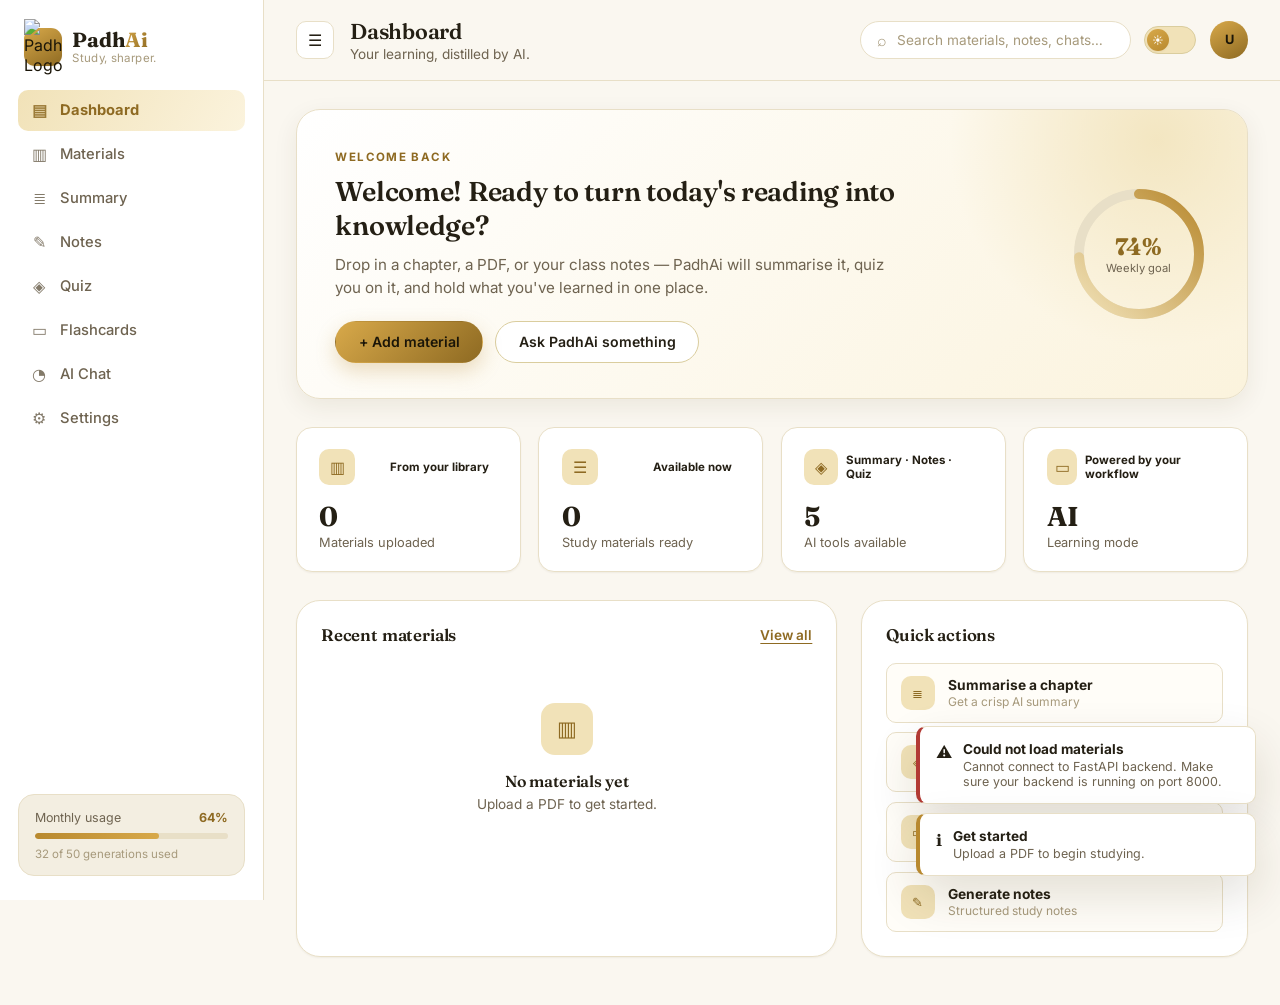
==== commit fbd488ee: "Final Backend and frontend Uploaded" ====
--- a/frontend/index.html
+++ b/frontend/index.html
@@ -19,22 +19,16 @@
   <aside class="sidebar" id="sidebar">
     <div class="brand">
       <span class="brand-mark" aria-hidden="true">
-        <svg viewBox="0 0 40 40" width="26" height="26">
-          <path d="M8 30 L8 10 Q8 6 12 6 L28 6 Q32 6 32 10 L32 30" fill="none" stroke="currentColor" stroke-width="2.4"
-            stroke-linecap="round" stroke-linejoin="round" />
-          <path d="M20 6 L20 34" stroke="currentColor" stroke-width="2.4" stroke-linecap="round" />
-          <path d="M20 13 L26 10.5 M20 18 L27 15.5 M20 23 L26 20.5" stroke="currentColor" stroke-width="2"
-            stroke-linecap="round" />
-          <circle cx="31" cy="9" r="2.6" fill="currentColor" />
-        </svg>
+        <img src="assets/padhai-logo.png" alt="PadhAi Logo" class="brand-logo">
       </span>
+
       <div class="brand-text">
         <span class="brand-name">Padh<span class="brand-accent">Ai</span></span>
         <span class="brand-tag">Study, sharper.</span>
       </div>
+
       <button class="sidebar-close" id="sidebarClose" aria-label="Close menu">✕</button>
     </div>
-
     <nav class="nav" aria-label="Primary">
       <button class="nav-item is-active" data-view="dashboard">
         <span class="nav-icon">▤</span><span>Dashboard</span>
@@ -98,7 +92,7 @@
             </span>
           </span>
         </button>
-        <div class="avatar" title="TriOS_AI_Trinity">TRIO</div>
+        <div class="avatar" title="User Profile">U</div>
       </div>
     </header>
 
@@ -110,7 +104,7 @@
           <div class="hero-glow" aria-hidden="true"></div>
           <div class="hero-body">
             <span class="eyebrow">Welcome back</span>
-            <h2>Good evening,TriOS_AI_Trinity. Ready to turn today's reading into knowledge?</h2>
+            <h2>Welcome! Ready to turn today's reading into knowledge?</h2>
             <p>Drop in a chapter, a PDF, or your class notes — PadhAi will summarise it, quiz you on it, and hold what
               you've learned in one place.</p>
             <div class="hero-actions">
@@ -185,7 +179,7 @@
             <div class="upload-progress-bar">
               <div class="upload-progress-fill" id="uploadProgressFill"></div>
             </div>
-            <span id="uploadProgressLabel">Uploading chapter-4-thermodynamics.pdf…</span>
+            <span id="uploadProgressLabel">Uploading file…</span>
           </div>
         </div>
 
@@ -273,18 +267,28 @@
           </div>
 
           <div class="quiz-result" id="quizResult" hidden>
-            <div class="score-ring">
-              <svg viewBox="0 0 140 140" width="140" height="140">
-                <circle cx="70" cy="70" r="60" fill="none" stroke="var(--border)" stroke-width="10" />
-                <circle cx="70" cy="70" r="60" fill="none" stroke="var(--gold)" stroke-width="10" stroke-linecap="round"
-                  id="scoreRingCircle" stroke-dasharray="377" stroke-dashoffset="377" transform="rotate(-90 70 70)" />
-              </svg>
-              <div class="score-ring-label"><strong id="scorePercent">0%</strong><span id="scoreFraction">0 / 5</span>
-              </div>
-            </div>
-            <h3>Nice work, TriOS_AI_Trinity.</h3>
-            <p id="scoreMessage">Here's how you did.</p>
-            <button class="btn btn-primary" id="quizRetakeBtn">Retake quiz</button>
+            <div class="score-card">
+              <div class="score-ring">
+                <svg viewBox="0 0 140 140" width="140" height="140">
+                  <circle cx="70" cy="70" r="60" fill="none" stroke="var(--border)" stroke-width="10" />
+                  <circle cx="70" cy="70" r="60" fill="none" stroke="var(--gold)" stroke-width="10" stroke-linecap="round"
+                    id="scoreRingCircle" stroke-dasharray="377" stroke-dashoffset="377" transform="rotate(-90 70 70)" />
+                </svg>
+                <div class="score-ring-label"><strong id="scorePercent">0%</strong><span id="scoreFraction">0 / 5</span>
+                </div>
+              </div>
+              <h3 id="scoreTitle">Nice work!</h3>
+              <p id="scoreMessage">Here's how you did.</p>
+              <div class="quiz-result-actions">
+                <button class="btn btn-primary" id="quizRetakeBtn">Retake quiz</button>
+                <button class="btn btn-secondary" id="quizChangeMaterialBtn">Choose another material</button>
+              </div>
+            </div>
+
+            <div class="quiz-review-section" id="quizReviewSection">
+              <h4 class="quiz-review-title">Detailed Answers Review</h4>
+              <div class="quiz-review-list" id="quizReviewList"></div>
+            </div>
           </div>
         </div>
       </section>
@@ -294,55 +298,86 @@
         <div class="panel generator-panel">
           <div class="panel-head">
             <h3>Flashcards</h3>
-          </div>
-          <p class="panel-desc">Flip through AI-generated flashcards. Click a card to reveal the answer.</p>
+            <span class="chip" id="flashCardCount">0 cards</span>
+          </div>
+          <p class="panel-desc">Flip through AI-generated flashcards. Click any rounded card to reveal the answer.</p>
           <div class="generator-controls">
             <select id="flashMaterialSelect" class="select"></select>
             <button class="btn btn-primary" id="flashGenerateBtn">Generate deck</button>
           </div>
 
+          <!-- Rounded Square Flashcards Grid -->
+          <div class="flashcard-grid" id="flashcardGrid">
+            <div class="empty-state" style="grid-column: 1 / -1; width: 100%; text-align: center; padding: 3rem 1rem;">
+              <div class="empty-icon">▭</div>
+              <h4>No flashcards generated yet</h4>
+              <p>Select a material above and click "Generate deck" to create your rounded flashcard deck.</p>
+            </div>
+          </div>
+
           <div class="flash-deck" id="flashDeck" hidden>
             <div class="flash-meta">
-              <span id="flashCounter">Card 1 of 8</span>
-              <button class="link-btn" id="flashShuffleBtn">Shuffle deck</button>
-            </div>
-            <div class="flashcard" id="flashcard">
-              <div class="flashcard-inner" id="flashcardInner">
-                <div class="flashcard-face flashcard-front">
-                  <span class="flashcard-tag">Term</span>
-                  <p id="flashFrontText"></p>
-                  <span class="flashcard-hint">Tap to flip</span>
-                </div>
-                <div class="flashcard-face flashcard-back">
-                  <span class="flashcard-tag">Answer</span>
-                  <p id="flashBackText"></p>
-                  <span class="flashcard-hint">Tap to flip back</span>
-                </div>
-              </div>
-            </div>
-            <div class="flash-controls">
-              <button class="btn btn-ghost" id="flashPrevBtn">← Previous</button>
-              <button class="btn btn-primary" id="flashNextBtn">Next →</button>
-            </div>
+              <span id="flashCounter">Generated Deck</span>
+              <button class="link-btn" id="flashShuffleBtn">Shuffle cards</button>
+            </div>
+            <div class="flashcard-grid" id="flashDeckGrid"></div>
           </div>
         </div>
       </section>
 
       <!-- ---------- AI CHAT ---------- -->
       <section class="view" id="view-chat">
-        <div class="panel chat-panel">
-          <div class="panel-head">
-            <h3>AI Chat</h3>
-            <span class="chip chip-live">● Online</span>
-          </div>
+        <div class="panel chat-panel" id="chatPanel">
+          <div class="panel-head chat-header-bar">
+            <div class="chat-header-title">
+              <h3>AI Chat</h3>
+              <span class="chip chip-live">● Online</span>
+            </div>
+
+            <!-- All Agents Toolbar Switcher -->
+            <div class="chat-agent-selector" id="chatAgentSelector">
+              <button type="button" class="agent-chip is-active" data-agent="chat"
+                title="Chat with General AI Assistant">
+                <span class="agent-icon">🤖</span><span>General AI</span>
+              </button>
+              <button type="button" class="agent-chip" data-agent="summary" title="Summarize study materials">
+                <span class="agent-icon">≣</span><span>Summary Agent</span>
+              </button>
+              <button type="button" class="agent-chip" data-agent="notes" title="Generate structured study notes">
+                <span class="agent-icon">✎</span><span>Notes Agent</span>
+              </button>
+              <button type="button" class="agent-chip" data-agent="quiz" title="Create auto-generated quizzes">
+                <span class="agent-icon">◈</span><span>Quiz Agent</span>
+              </button>
+              <button type="button" class="agent-chip" data-agent="flashcards" title="Build interactive flashcards">
+                <span class="agent-icon">▭</span><span>Flashcards Agent</span>
+              </button>
+            </div>
+
+            <div class="chat-header-actions">
+              <select id="chatMaterialSelect" class="select chat-select"
+                title="Select study material for chat context"></select>
+              <button class="icon-btn chat-fullscreen-btn" id="chatFullscreenBtn"
+                title="Toggle full browser screen chat" aria-label="Toggle full browser screen chat">
+                <span class="fs-icon-expand">⤢</span>
+                <span class="fs-icon-compress" style="display:none;">⤡</span>
+              </button>
+            </div>
+          </div>
+
           <div class="chat-window" id="chatWindow"></div>
+
           <div class="chat-typing" id="chatTyping" hidden>
-            <span></span><span></span><span></span> PadhAi is thinking
-          </div>
+            <span class="chat-typing-dots" aria-hidden="true"><span></span><span></span><span></span></span>
+            <span class="chat-typing-label"><span id="typingAgentName">PadhAi AI Agent</span> is thinking...</span>
+          </div>
+
           <form class="chat-input-row" id="chatForm">
-            <input type="text" id="chatInput"
-              placeholder="Ask about your materials, request a summary, or quiz yourself…" autocomplete="off">
-            <button type="submit" class="btn btn-primary" id="chatSendBtn">Send</button>
+            <div class="chat-input-wrapper">
+              <input type="text" id="chatInput"
+                placeholder="Ask about your materials, request a summary, or quiz yourself…" autocomplete="off">
+              <button type="submit" class="btn btn-primary" id="chatSendBtn">Send</button>
+            </div>
           </form>
         </div>
       </section>
@@ -355,18 +390,20 @@
               <h3>Profile</h3>
             </div>
             <div class="profile-row">
-              <div class="avatar avatar-lg">AR</div>
+              <div class="avatar avatar-lg">U</div>
               <div>
-                <strong>TriOS_AI_Trinity</strong>
-                <p>trios_ai_trinity@gmail.com· B.Tech, Semester 5</p>
+                <strong>Student User</strong>
+                <p>student@example.com · Course</p>
               </div>
             </div>
             <div class="form-grid">
-              <label>Full name<input type="text" class="text-input" value="TriOS_AI_Trinity"></label>
-              <label>Email<input type="email" class="text-input" value="trios_ai_trinity@gmail.com"></label>
-              <label>Institution<input type="text" class="text-input"
-                  value="G.H Raisoni College of Engineering and Management,Jalgaon"></label>
-              <label>Course<input type="text" class="text-input" value="B.Tech, Computer Science"></label>
+              <label>Full name<input type="text" class="text-input" value="Student User"
+                  placeholder="Your Full Name"></label>
+              <label>Email<input type="email" class="text-input" value="student@example.com"
+                  placeholder="email@example.com"></label>
+              <label>Institution<input type="text" class="text-input" value=""
+                  placeholder="Your University / College"></label>
+              <label>Course<input type="text" class="text-input" value="" placeholder="Your Course / Major"></label>
             </div>
             <button class="btn btn-primary" id="saveProfileBtn">Save changes</button>
           </div>
--- a/frontend/css/style.css
+++ b/frontend/css/style.css
@@ -1544,17 +1544,135 @@
 }
 
 /* =========================================================
-   Flashcards
+   Flashcards (Rounded Square Grid Layout)
    ========================================================= */
 .flash-meta {
   display: flex;
   align-items: center;
   justify-content: space-between;
-  margin-bottom: 1rem;
-  font-size: .82rem;
-  color: var(--ink-soft);
-}
-
+  margin-bottom: 1.2rem;
+  font-size: .85rem;
+  color: var(--ink-soft);
+}
+
+.flashcard-grid {
+  display: grid;
+  grid-template-columns: repeat(auto-fill, minmax(220px, 1fr));
+  gap: 1.5rem;
+  width: 100%;
+  margin-top: 1rem;
+}
+
+.flashcard-grid-item {
+  perspective: 1200px;
+  width: 100%;
+  aspect-ratio: 1 / 1;
+}
+
+.flashcard-grid-item .flashcard-inner {
+  position: relative;
+  width: 100%;
+  height: 100%;
+  transform-style: preserve-3d;
+  transition: transform .45s cubic-bezier(.4, 0, .2, 1), box-shadow .35s ease, filter .35s ease;
+  cursor: pointer;
+  border-radius: var(--radius-lg);
+  box-shadow: 0 4px 16px rgba(60, 45, 10, 0.08), 0 1px 3px rgba(0, 0, 0, 0.05);
+}
+
+.flashcard-grid-item:hover .flashcard-inner {
+  transform: translateY(-5px) scale(1.025);
+  box-shadow: 0 14px 32px rgba(60, 45, 10, 0.14), 0 4px 8px rgba(0, 0, 0, 0.06);
+}
+
+.flashcard-grid-item.is-flipped .flashcard-inner {
+  transform: rotateY(180deg);
+}
+
+.flashcard-grid-item.is-flipped:hover .flashcard-inner {
+  transform: rotateY(180deg) translateY(-5px) scale(1.025);
+}
+
+.flashcard-grid-item .flashcard-face {
+  position: absolute;
+  inset: 0;
+  backface-visibility: hidden;
+  border-radius: var(--radius-lg);
+  border: 1px solid var(--border);
+  display: flex;
+  flex-direction: column;
+  align-items: center;
+  justify-content: space-between;
+  text-align: center;
+  padding: 1.5rem;
+  gap: .75rem;
+  background: var(--surface);
+  transition: background var(--transition), border-color var(--transition), box-shadow var(--transition);
+}
+
+.flashcard-grid-item .flashcard-front {
+  background: linear-gradient(145deg, var(--surface), var(--gold-wash));
+}
+
+.flashcard-grid-item .flashcard-back {
+  background: linear-gradient(145deg, var(--gold-wash), var(--gold-light));
+  transform: rotateY(180deg);
+}
+
+[data-theme="dark"] .flashcard-grid-item .flashcard-inner {
+  box-shadow: 0 4px 20px rgba(0, 0, 0, 0.45);
+}
+
+[data-theme="dark"] .flashcard-grid-item:hover .flashcard-inner {
+  box-shadow: 0 10px 32px rgba(0, 0, 0, 0.65), 0 0 28px var(--gold-glow);
+  border-color: var(--gold);
+}
+
+[data-theme="dark"] .flashcard-grid-item .flashcard-front {
+  background: linear-gradient(145deg, #161318, #221B10);
+}
+
+[data-theme="dark"] .flashcard-grid-item .flashcard-back {
+  background: linear-gradient(145deg, #272012, #161318);
+}
+
+.flashcard-grid-item .flashcard-tag {
+  font-size: .68rem;
+  letter-spacing: .08em;
+  text-transform: uppercase;
+  font-weight: 700;
+  color: var(--gold-deep);
+  background: rgba(184, 137, 47, 0.12);
+  padding: .25rem .7rem;
+  border-radius: 999px;
+  align-self: center;
+}
+
+[data-theme="dark"] .flashcard-grid-item .flashcard-tag {
+  color: var(--gold);
+  background: rgba(245, 197, 24, 0.16);
+}
+
+.flashcard-grid-item .flashcard-face p {
+  font-size: 1.05rem;
+  font-family: var(--font-display);
+  font-weight: 500;
+  line-height: 1.45;
+  color: var(--ink);
+  margin: auto 0;
+  display: -webkit-box;
+  -webkit-line-clamp: 5;
+  -webkit-box-orient: vertical;
+  overflow: hidden;
+}
+
+.flashcard-grid-item .flashcard-hint {
+  font-size: .72rem;
+  color: var(--ink-faint);
+  font-weight: 500;
+}
+
+/* Backward compatibility for legacy single card if needed */
 .flashcard {
   perspective: 1200px;
   margin-bottom: 1.3rem;
@@ -1597,14 +1715,6 @@
   transform: rotateY(180deg);
 }
 
-[data-theme="dark"] .flashcard-face {
-  box-shadow: var(--shadow-md);
-}
-
-[data-theme="dark"] .flashcard.is-flipped .flashcard-inner {
-  filter: drop-shadow(0 0 20px var(--gold-glow));
-}
-
 .flashcard-tag {
   font-size: .7rem;
   letter-spacing: .1em;
@@ -1631,75 +1741,354 @@
 }
 
 /* =========================================================
-   Chat
+   AI Chat (Full Screen & Immersive Agent Chatbox)
    ========================================================= */
+#view-chat.is-active {
+  display: flex;
+  flex-direction: column;
+  flex: 1;
+  height: calc(100vh - 110px);
+  min-height: 560px;
+}
+
 .chat-panel {
-  max-width: 900px;
+  width: 100%;
+  max-width: 100%;
   display: flex;
   flex-direction: column;
-  height: min(640px, 70vh);
-}
-
+  flex: 1;
+  height: 100%;
+  min-height: 0;
+  border-radius: var(--radius-lg);
+  box-shadow: var(--shadow-md);
+  transition: all 0.3s cubic-bezier(.4, 0, .2, 1);
+  background: var(--surface);
+  border: 1px solid var(--border);
+  overflow: hidden;
+}
+
+.chat-header-bar {
+  display: flex;
+  align-items: center;
+  justify-content: space-between;
+  gap: 1rem;
+  padding: 0.85rem 1.4rem;
+  border-bottom: 1px solid var(--border);
+  background: var(--surface);
+  flex-wrap: wrap;
+}
+
+.chat-header-title {
+  display: flex;
+  align-items: center;
+  gap: 0.6rem;
+  min-width: 130px;
+}
+
+.chat-header-actions {
+  display: flex;
+  align-items: center;
+  gap: 0.75rem;
+}
+
+.chat-select {
+  max-width: 220px;
+  padding: 0.4rem 0.75rem;
+  font-size: 0.84rem;
+}
+
+/* Agent Selector Chips Toolbar */
+.chat-agent-selector {
+  display: flex;
+  align-items: center;
+  gap: 0.45rem;
+  overflow-x: auto;
+  padding: 0.2rem 0;
+  scrollbar-width: none;
+  /* Firefox */
+}
+
+.chat-agent-selector::-webkit-scrollbar {
+  display: none;
+  /* Chrome/Safari */
+}
+
+.agent-chip {
+  display: inline-flex;
+  align-items: center;
+  gap: 0.4rem;
+  padding: 0.4rem 0.85rem;
+  border-radius: 999px;
+  border: 1px solid var(--border);
+  background: var(--bg);
+  color: var(--ink-soft);
+  font-size: 0.82rem;
+  font-weight: 500;
+  cursor: pointer;
+  white-space: nowrap;
+  transition: all 0.2s ease;
+}
+
+.agent-chip .agent-icon {
+  font-size: 0.95rem;
+}
+
+.agent-chip:hover {
+  border-color: var(--gold-bright);
+  color: var(--ink);
+  transform: translateY(-1px);
+}
+
+.agent-chip.is-active {
+  background: linear-gradient(135deg, var(--gold-bright), var(--gold));
+  color: #1A1508;
+  font-weight: 700;
+  border-color: transparent;
+  box-shadow: 0 2px 10px rgba(184, 137, 47, 0.25);
+}
+
+[data-theme="dark"] .agent-chip.is-active {
+  box-shadow: 0 2px 14px var(--gold-glow);
+}
+
+/* Fullscreen Mode */
+.chat-panel.is-fullscreen {
+  position: fixed;
+  top: 0;
+  left: 0;
+  right: 0;
+  bottom: 0;
+  width: 100vw;
+  height: 100vh;
+  max-width: 100vw;
+  z-index: 99999;
+  border-radius: 0;
+  border: none;
+  box-shadow: none;
+  margin: 0;
+  padding: 1.25rem 2rem;
+  background: var(--bg);
+}
+
+body.chat-fullscreen-active {
+  overflow: hidden !important;
+}
+
+.chat-fullscreen-btn {
+  display: flex;
+  align-items: center;
+  justify-content: center;
+  font-size: 1.1rem;
+  transition: transform var(--transition), background var(--transition);
+}
+
+.chat-fullscreen-btn:hover {
+  transform: scale(1.1);
+  color: var(--gold);
+}
+
+/* Chat Stream Window */
 .chat-window {
   flex: 1;
   overflow-y: auto;
   display: flex;
   flex-direction: column;
-  gap: .9rem;
-  padding: .25rem .25rem 1rem;
+  gap: 1.25rem;
+  padding: 1.25rem 1.5rem;
+  width: 100%;
+  max-width: 900px;
+  margin: 0 auto;
+}
+
+.chat-welcome-box {
+  display: flex;
+  flex-direction: column;
+  align-items: center;
+  justify-content: center;
+  text-align: center;
+  padding: 2.5rem 1rem;
+  margin: auto 0;
+}
+
+.chat-welcome-icon {
+  width: 64px;
+  height: 64px;
+  border-radius: 20px;
+  background: linear-gradient(135deg, var(--gold-bright), var(--gold));
+  color: #1A1508;
+  display: flex;
+  align-items: center;
+  justify-content: center;
+  font-size: 2rem;
+  margin-bottom: 1rem;
+  box-shadow: 0 8px 24px var(--gold-glow);
+}
+
+.chat-welcome-box h3 {
+  font-size: 1.4rem;
+  margin-bottom: 0.4rem;
+  color: var(--ink);
+}
+
+.chat-welcome-box p {
+  color: var(--ink-soft);
+  font-size: 0.92rem;
+  max-width: 480px;
+  margin-bottom: 1.75rem;
+}
+
+.chat-starter-grid {
+  display: grid;
+  grid-template-columns: repeat(auto-fit, minmax(200px, 1fr));
+  gap: 0.75rem;
+  width: 100%;
+  max-width: 680px;
+}
+
+.starter-pill {
+  display: flex;
+  align-items: center;
+  gap: 0.6rem;
+  padding: 0.75rem 1rem;
+  border-radius: var(--radius-md);
+  border: 1px solid var(--border);
+  background: var(--surface);
+  color: var(--ink);
+  font-size: 0.85rem;
+  cursor: pointer;
+  text-align: left;
+  transition: all 0.2s ease;
+}
+
+.starter-pill:hover {
+  border-color: var(--gold);
+  background: var(--surface-2);
+  transform: translateY(-2px);
+  box-shadow: var(--shadow-sm);
+}
+
+.starter-pill-icon {
+  font-size: 1.1rem;
+  color: var(--gold);
+}
+
+/* Chat Messages */
+.msg-wrapper {
+  display: flex;
+  gap: 0.85rem;
+  width: 100%;
+  animation: fadeUp .25s ease;
+}
+
+.msg-wrapper.msg-user-wrapper {
+  justify-content: flex-end;
+}
+
+.msg-avatar {
+  width: 34px;
+  height: 34px;
+  border-radius: 50%;
+  display: flex;
+  align-items: center;
+  justify-content: center;
+  font-size: 0.9rem;
+  font-weight: 700;
+  flex-shrink: 0;
+  margin-top: 2px;
+}
+
+.msg-avatar.ai-avatar {
+  background: linear-gradient(135deg, var(--gold-bright), var(--gold));
+  color: #1A1508;
+  box-shadow: 0 0 12px var(--gold-glow);
+}
+
+.msg-avatar.user-avatar {
+  background: var(--surface-2);
+  border: 1px solid var(--border-strong);
+  color: var(--ink);
 }
 
 .msg {
-  max-width: 78%;
-  padding: .75rem 1rem;
+  max-width: 80%;
+  padding: .9rem 1.25rem;
   border-radius: var(--radius-md);
-  font-size: .9rem;
-  line-height: 1.55;
-  animation: fadeUp .25s ease;
+  font-size: .95rem;
+  line-height: 1.6;
 }
 
 .msg-user {
-  align-self: flex-end;
   background: linear-gradient(135deg, var(--gold-bright), var(--gold-deep));
   color: #1A1508;
   border-bottom-right-radius: 4px;
+  box-shadow: 0 4px 14px rgba(184, 137, 47, 0.18);
 }
 
 [data-theme="dark"] .msg-user {
-  box-shadow: 0 4px 18px var(--gold-glow);
+  box-shadow: 0 4px 22px var(--gold-glow);
 }
 
 .msg-ai {
-  align-self: flex-start;
   background: var(--surface-2);
   border: 1px solid var(--border);
   color: var(--ink);
   border-bottom-left-radius: 4px;
+  box-shadow: var(--shadow-sm);
+}
+
+.msg-agent-tag {
+  display: inline-flex;
+  align-items: center;
+  gap: 0.3rem;
+  font-size: 0.72rem;
+  font-weight: 700;
+  color: var(--gold-deep);
+  background: var(--gold-wash);
+  padding: 0.15rem 0.5rem;
+  border-radius: 999px;
+  margin-bottom: 0.4rem;
+  border: 1px solid rgba(184, 137, 47, 0.2);
 }
 
 .chat-typing {
   display: flex;
   align-items: center;
-  gap: .4rem;
-  font-size: .78rem;
-  color: var(--ink-soft);
-  padding: .3rem .2rem 1rem;
-}
-
-.chat-typing span {
-  width: 6px;
-  height: 6px;
+  gap: .5rem;
+  font-size: .8rem;
+  color: var(--ink-soft);
+  padding: .4rem 1.5rem 0.8rem;
+  max-width: 900px;
+  width: 100%;
+  margin: 0 auto;
+}
+
+.chat-typing-dots {
+  display: inline-flex;
+  align-items: center;
+  gap: .25rem;
+  flex: 0 0 auto;
+}
+
+.chat-typing-dots span {
+  width: 7px;
+  height: 7px;
   border-radius: 50%;
   background: var(--gold);
   animation: bounce 1.2s infinite;
 }
 
-.chat-typing span:nth-child(2) {
+.chat-typing-dots span:nth-child(2) {
   animation-delay: .15s;
 }
 
-.chat-typing span:nth-child(3) {
+.chat-typing-dots span:nth-child(3) {
   animation-delay: .3s;
+}
+
+.chat-typing-label {
+  display: inline-block;
+  line-height: 1.3;
+  white-space: nowrap;
 }
 
 @keyframes bounce {
@@ -1717,26 +2106,37 @@
   }
 }
 
+/* Chat Input Row */
 .chat-input-row {
-  display: flex;
-  gap: .7rem;
   border-top: 1px solid var(--border);
-  padding-top: 1rem;
-}
-
-.chat-input-row input {
+  padding: 1rem 1.5rem;
+  background: var(--surface);
+}
+
+.chat-input-wrapper {
+  display: flex;
+  align-items: center;
+  gap: .75rem;
+  width: 100%;
+  max-width: 900px;
+  margin: 0 auto;
+}
+
+.chat-input-wrapper input {
   flex: 1;
-  padding: .8rem 1rem;
+  padding: .85rem 1.35rem;
   border-radius: 999px;
   border: 1px solid var(--border-strong);
-  background: var(--surface);
+  background: var(--bg);
   color: var(--ink);
-  font-size: .9rem;
+  font-size: .95rem;
   outline: none;
-}
-
-.chat-input-row input:focus {
+  transition: border-color var(--transition), box-shadow var(--transition);
+}
+
+.chat-input-wrapper input:focus {
   border-color: var(--gold);
+  box-shadow: 0 0 0 3px var(--gold-wash);
 }
 
 /* =========================================================
@@ -2038,4 +2438,331 @@
   .toast {
     max-width: none;
   }
+}
+
+/* =========================================================
+   Vector Indexing & Badges
+   ========================================================= */
+
+.pill-btn-vector {
+  background: var(--gold-wash) !important;
+  color: var(--gold-deep) !important;
+  border: 1px solid var(--border-strong) !important;
+}
+
+.pill-btn-vector:hover {
+  background: var(--gold-light) !important;
+}
+
+/* =========================================================
+   Quiz System & Interactive MCQ Flow
+   ========================================================= */
+
+.quiz-box {
+  background: var(--surface);
+  border: 1px solid var(--border);
+  border-radius: var(--radius-lg);
+  padding: 2rem;
+  box-shadow: var(--shadow-sm);
+  max-width: 820px;
+  margin-top: 1.5rem;
+}
+
+.quiz-progress {
+  display: flex;
+  flex-direction: column;
+  gap: 0.5rem;
+  margin-bottom: 1.75rem;
+}
+
+#quizProgressLabel {
+  font-size: 0.85rem;
+  font-weight: 600;
+  color: var(--ink-soft);
+  text-transform: uppercase;
+  letter-spacing: 0.05em;
+}
+
+.quiz-progress-bar {
+  height: 8px;
+  background: var(--bg-soft);
+  border-radius: 999px;
+  overflow: hidden;
+}
+
+.quiz-progress-fill {
+  height: 100%;
+  width: 0%;
+  background: linear-gradient(90deg, var(--gold), var(--gold-bright));
+  border-radius: 999px;
+  transition: width 300ms cubic-bezier(0.4, 0, 0.2, 1);
+}
+
+.quiz-question {
+  font-size: 1.2rem;
+  font-weight: 700;
+  color: var(--ink);
+  line-height: 1.5;
+  margin-bottom: 1.5rem;
+}
+
+.quiz-options {
+  display: flex;
+  flex-direction: column;
+  gap: 0.85rem;
+  margin-bottom: 2rem;
+}
+
+.quiz-option {
+  display: flex;
+  align-items: center;
+  gap: 1rem;
+  padding: 1rem 1.25rem;
+  border-radius: var(--radius-md);
+  background: var(--surface-2);
+  border: 1.5px solid var(--border);
+  cursor: pointer;
+  transition: border-color var(--transition), background var(--transition), transform var(--transition), box-shadow var(--transition);
+  user-select: none;
+}
+
+.quiz-option:hover {
+  border-color: var(--border-strong);
+  background: var(--bg-soft);
+  transform: translateY(-1px);
+}
+
+.quiz-option.is-selected {
+  border-color: var(--gold);
+  background: var(--gold-wash);
+  box-shadow: 0 0 0 1px var(--gold), var(--shadow-sm);
+}
+
+.quiz-option input[type="checkbox"] {
+  appearance: auto;
+  width: 18px;
+  height: 18px;
+  accent-color: var(--gold);
+  cursor: pointer;
+  margin: 0;
+  flex-shrink: 0;
+}
+
+.quiz-option .opt-letter {
+  display: inline-flex;
+  align-items: center;
+  justify-content: center;
+  width: 30px;
+  height: 30px;
+  border-radius: 50%;
+  font-weight: 700;
+  font-size: 0.85rem;
+  background: var(--bg-soft);
+  color: var(--ink-soft);
+  flex-shrink: 0;
+  transition: background var(--transition), color var(--transition);
+}
+
+.quiz-option.is-selected .opt-letter {
+  background: var(--gold);
+  color: #ffffff;
+}
+
+.quiz-option span:last-child {
+  font-size: 0.95rem;
+  line-height: 1.4;
+  color: var(--ink);
+}
+
+.quiz-nav {
+  display: flex;
+  align-items: center;
+  justify-content: space-between;
+  gap: 1rem;
+  border-top: 1px solid var(--border);
+  padding-top: 1.25rem;
+}
+
+.quiz-result {
+  display: flex;
+  flex-direction: column;
+  gap: 2rem;
+  max-width: 820px;
+  margin-top: 1.5rem;
+}
+
+.score-card {
+  display: flex;
+  flex-direction: column;
+  align-items: center;
+  text-align: center;
+  padding: 2.5rem 1.5rem;
+  background: var(--surface);
+  border: 1px solid var(--border);
+  border-radius: var(--radius-lg);
+  box-shadow: var(--shadow-sm);
+}
+
+.score-ring {
+  position: relative;
+  display: flex;
+  align-items: center;
+  justify-content: center;
+  margin-bottom: 1.25rem;
+}
+
+.score-ring-label {
+  position: absolute;
+  display: flex;
+  flex-direction: column;
+  align-items: center;
+  justify-content: center;
+}
+
+.score-ring-label strong {
+  font-size: 1.85rem;
+  font-weight: 800;
+  color: var(--ink);
+  line-height: 1.1;
+}
+
+.score-ring-label span {
+  font-size: 0.85rem;
+  color: var(--ink-soft);
+}
+
+.score-card h3 {
+  font-size: 1.35rem;
+  font-weight: 700;
+  margin-bottom: 0.35rem;
+  color: var(--ink);
+}
+
+.score-card p {
+  font-size: 0.95rem;
+  color: var(--ink-soft);
+}
+
+.quiz-result-actions {
+  display: flex;
+  gap: 1rem;
+  margin-top: 1.5rem;
+  flex-wrap: wrap;
+  justify-content: center;
+}
+
+.quiz-review-section {
+  background: var(--surface);
+  border: 1px solid var(--border);
+  border-radius: var(--radius-lg);
+  padding: 1.75rem;
+  box-shadow: var(--shadow-sm);
+}
+
+.quiz-review-title {
+  font-size: 1.15rem;
+  font-weight: 700;
+  margin-bottom: 1.25rem;
+  color: var(--ink);
+}
+
+.quiz-review-list {
+  display: flex;
+  flex-direction: column;
+  gap: 1.25rem;
+}
+
+.quiz-review-item {
+  padding: 1.25rem;
+  border-radius: var(--radius-md);
+  border: 1px solid var(--border);
+  background: var(--surface-2);
+}
+
+.quiz-review-header {
+  display: flex;
+  justify-content: space-between;
+  align-items: flex-start;
+  gap: 0.75rem;
+  margin-bottom: 0.75rem;
+}
+
+.quiz-review-q {
+  font-weight: 600;
+  font-size: 0.98rem;
+  color: var(--ink);
+  line-height: 1.4;
+}
+
+.quiz-review-badge {
+  display: inline-flex;
+  align-items: center;
+  gap: 0.35rem;
+  padding: 0.25rem 0.65rem;
+  border-radius: 999px;
+  font-size: 0.78rem;
+  font-weight: 700;
+  flex-shrink: 0;
+}
+
+.badge-correct {
+  background: var(--success-bg);
+  color: var(--success);
+  border: 1px solid var(--success);
+}
+
+.badge-incorrect {
+  background: var(--danger-bg);
+  color: var(--danger);
+  border: 1px solid var(--danger);
+}
+
+.quiz-review-opts {
+  display: flex;
+  flex-direction: column;
+  gap: 0.5rem;
+  margin-top: 0.75rem;
+}
+
+.quiz-review-opt {
+  display: flex;
+  align-items: center;
+  gap: 0.6rem;
+  padding: 0.6rem 0.85rem;
+  border-radius: var(--radius-sm);
+  font-size: 0.9rem;
+  background: var(--surface);
+  border: 1px solid var(--border);
+}
+
+.quiz-review-opt.opt-user-correct {
+  background: var(--success-bg);
+  border-color: var(--success);
+  color: var(--success);
+  font-weight: 600;
+}
+
+.quiz-review-opt.opt-user-wrong {
+  background: var(--danger-bg);
+  border-color: var(--danger);
+  color: var(--danger);
+  font-weight: 600;
+}
+
+.quiz-review-opt.opt-target-correct {
+  background: var(--success-bg);
+  border: 1px dashed var(--success);
+  color: var(--success);
+  font-weight: 600;
+}
+
+.quiz-review-exp {
+  margin-top: 0.85rem;
+  padding: 0.75rem 0.9rem;
+  background: var(--bg-soft);
+  border-radius: var(--radius-sm);
+  font-size: 0.85rem;
+  color: var(--ink-soft);
+  line-height: 1.45;
+  border-left: 3px solid var(--gold);
 }
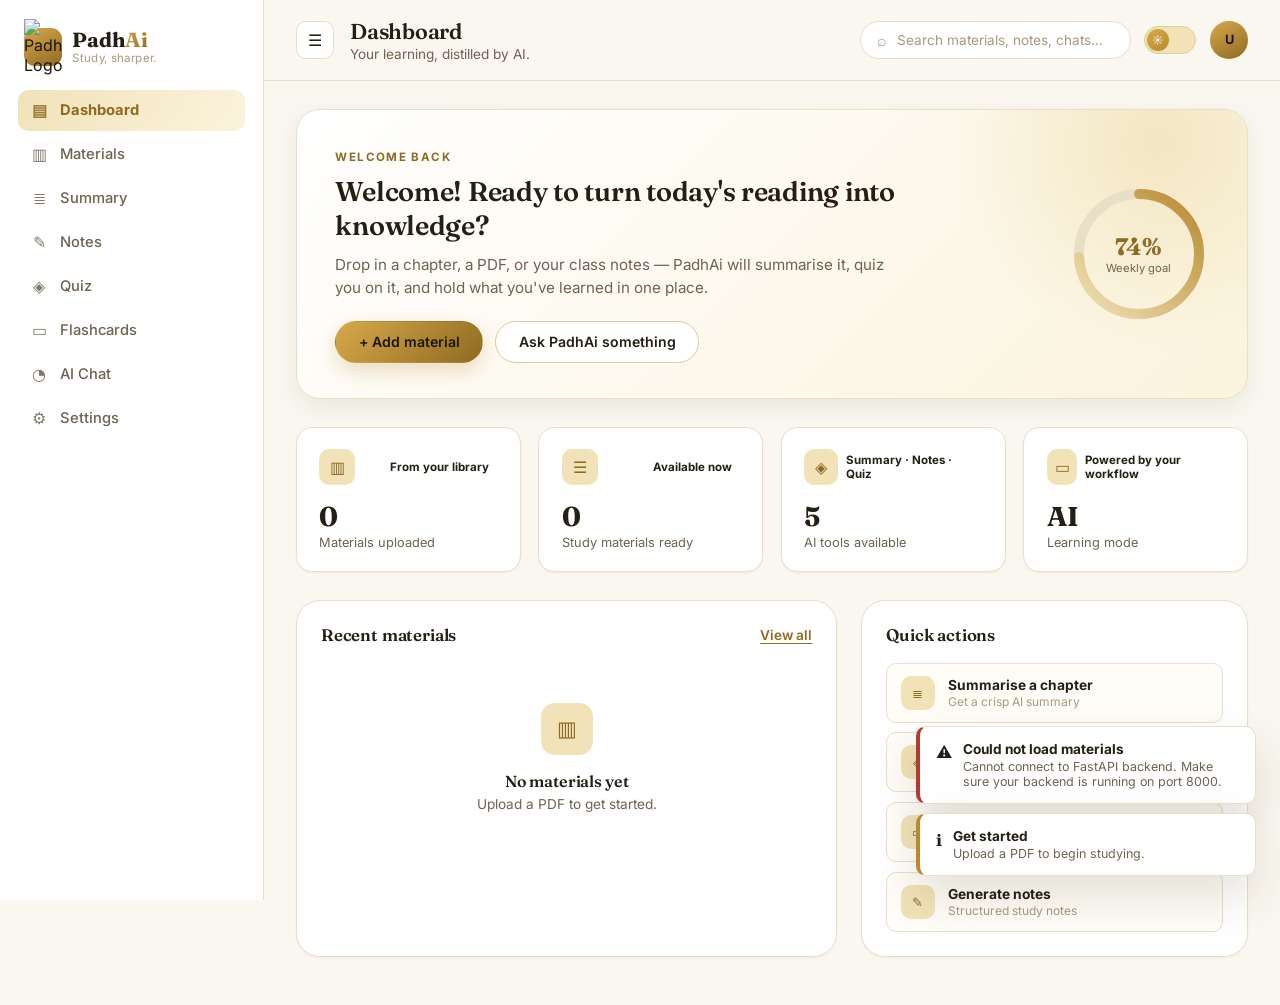
==== commit 8ce2cf8c: "files uploaded" ====
--- a/frontend/index.html
+++ b/frontend/index.html
@@ -55,18 +55,6 @@
         <span class="nav-icon">⚙</span><span>Settings</span>
       </button>
     </nav>
-
-    <div class="sidebar-footer">
-      <div class="usage-card">
-        <div class="usage-head">
-          <span>Monthly usage</span>
-          <span class="usage-value">64%</span>
-        </div>
-        <div class="usage-bar">
-          <div class="usage-bar-fill" style="width:64%"></div>
-        </div>
-        <p class="usage-note">32 of 50 generations used</p>
-      </div>
     </div>
   </aside>
   <div class="sidebar-scrim" id="sidebarScrim"></div>
@@ -271,8 +259,9 @@
               <div class="score-ring">
                 <svg viewBox="0 0 140 140" width="140" height="140">
                   <circle cx="70" cy="70" r="60" fill="none" stroke="var(--border)" stroke-width="10" />
-                  <circle cx="70" cy="70" r="60" fill="none" stroke="var(--gold)" stroke-width="10" stroke-linecap="round"
-                    id="scoreRingCircle" stroke-dasharray="377" stroke-dashoffset="377" transform="rotate(-90 70 70)" />
+                  <circle cx="70" cy="70" r="60" fill="none" stroke="var(--gold)" stroke-width="10"
+                    stroke-linecap="round" id="scoreRingCircle" stroke-dasharray="377" stroke-dashoffset="377"
+                    transform="rotate(-90 70 70)" />
                 </svg>
                 <div class="score-ring-label"><strong id="scorePercent">0%</strong><span id="scoreFraction">0 / 5</span>
                 </div>
